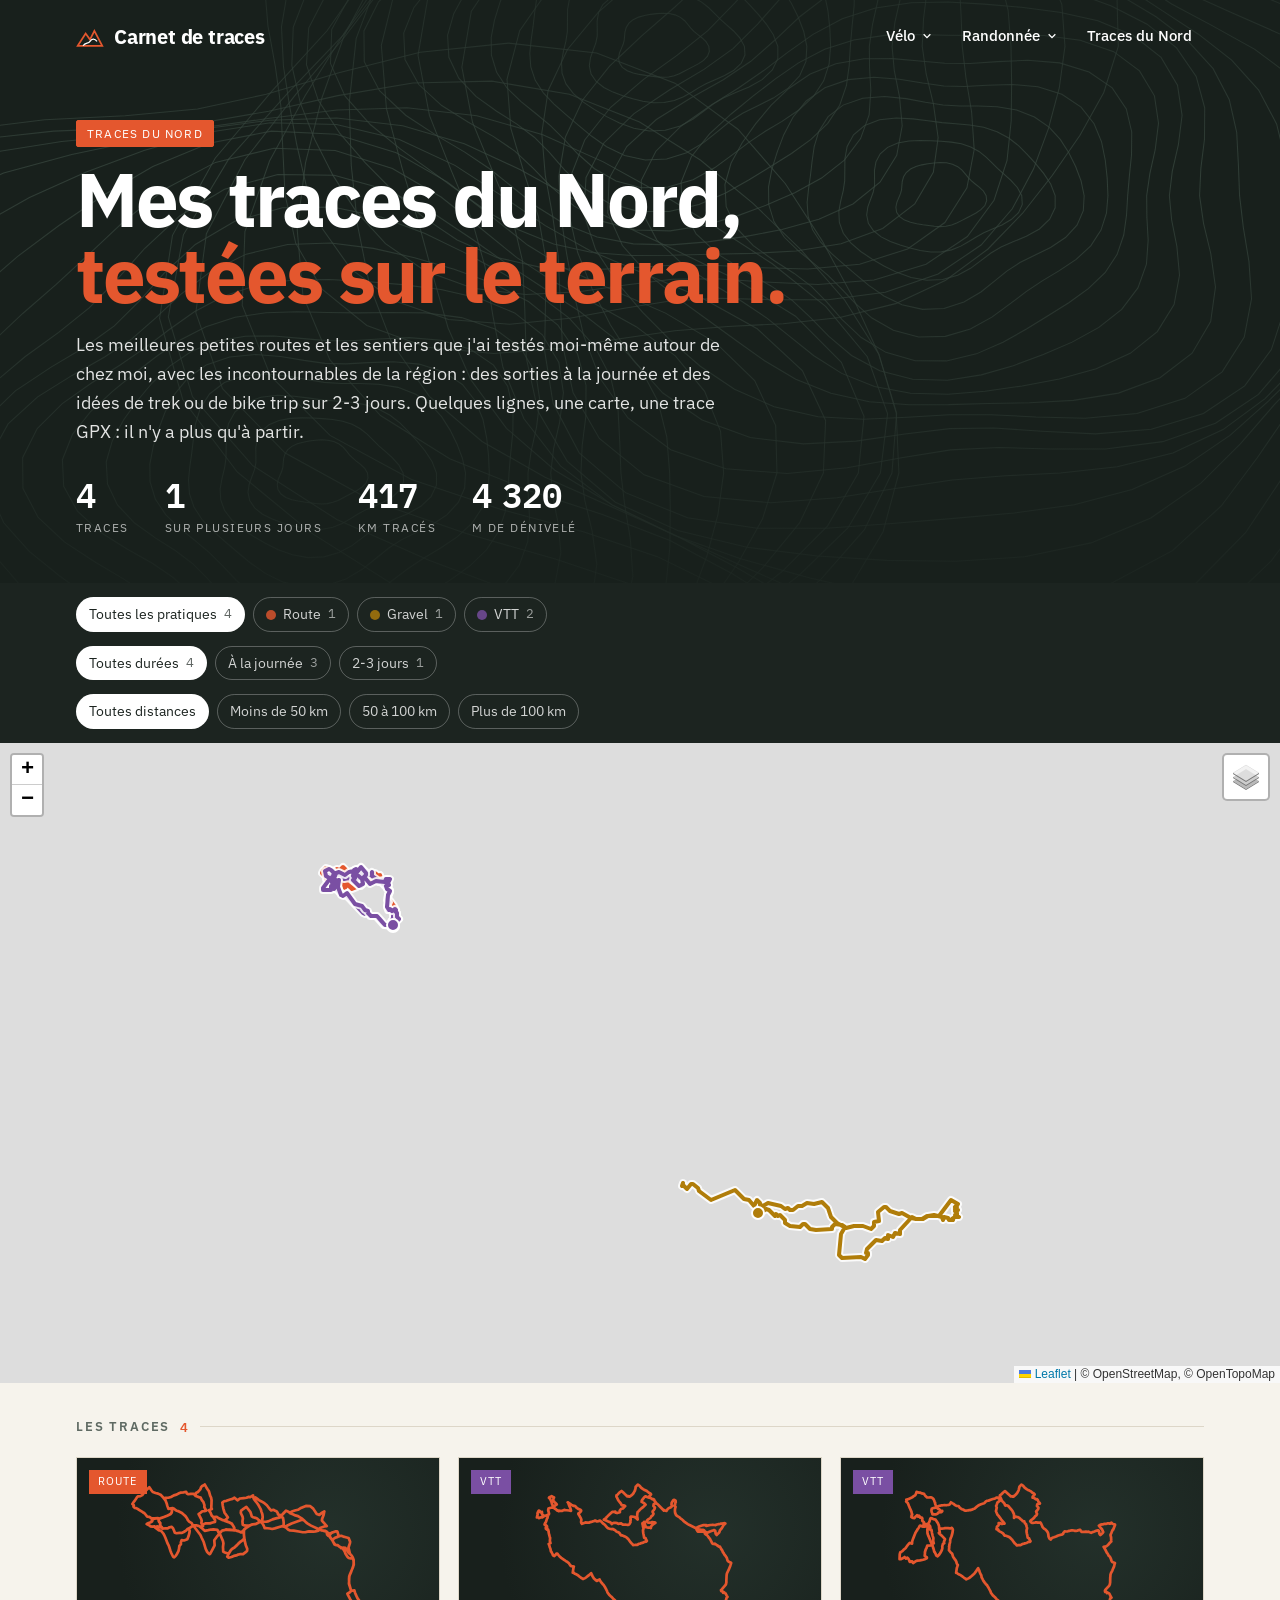
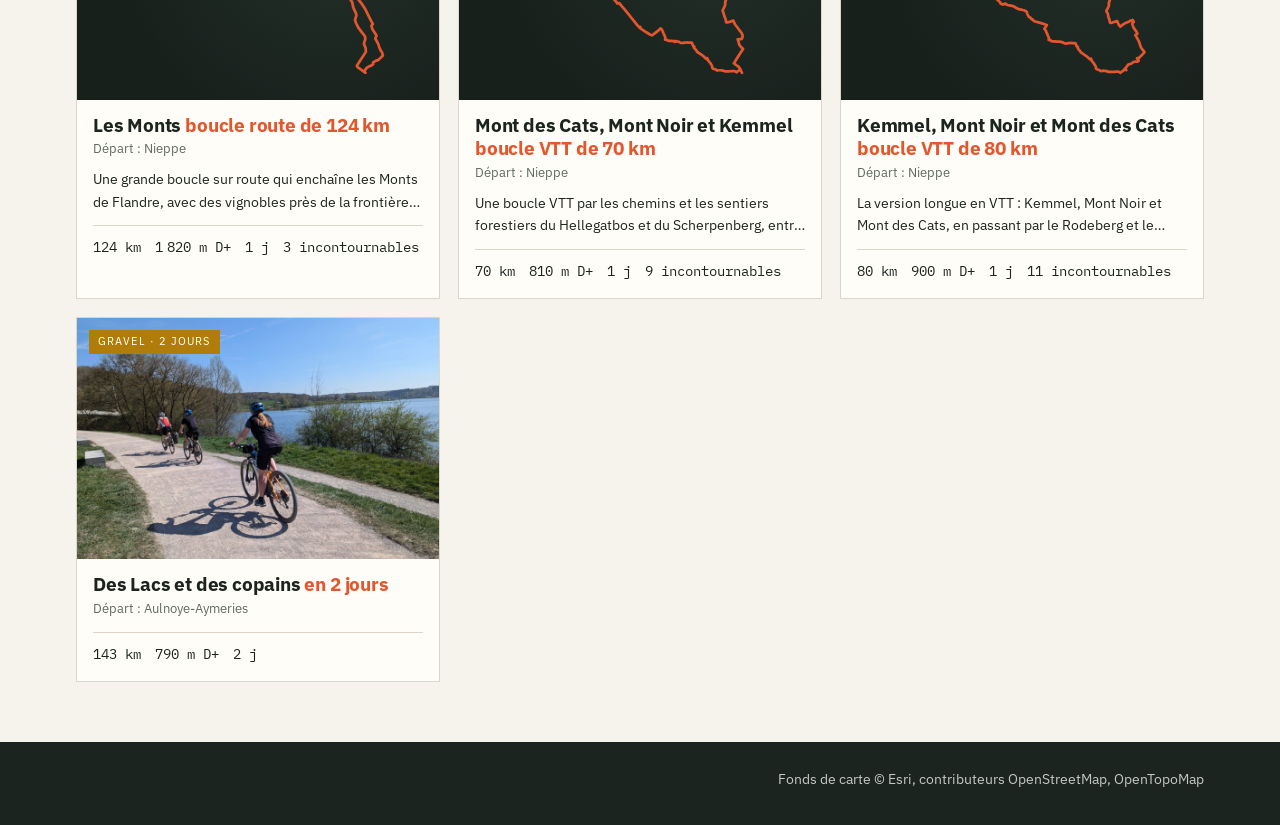
==== nord.html @ e4f8d7f0 "Robot POI v3 et site mis à jour d'après la première expérience (20/10) Robot (outils/pois_auto.py, ." ====
<!doctype html>
<!--
=======================================================================
 FICHIER : nord.html  =  PAGE « TRACES DU NORD »
 Les boucles locales, à la journée, avec des fiches courtes.
 La liste des traces est dans data/liste-nord.js ; chaque trace a sa
 fiche data/<nom>.js (format "locale") et sa page parcours.html?p=<nom>.
 Le contenu (compteurs, carte, filtres, fiches) est ajouté par assets/nord.js.
 Textes modifiables ici : titre de l'onglet, grand titre, phrase d'accroche.
=======================================================================
-->
<html lang="fr">
<head>
<meta charset="utf-8">
<meta name="viewport" content="width=device-width, initial-scale=1">
<title>Traces du Nord - Carnet de traces</title>
<meta name="description" content="Sorties à vélo et à pied dans le Nord, à la journée ou sur 2-3 jours : petites routes et sentiers testés sur le terrain, incontournables de la région et traces GPX à télécharger.">
<link rel="preconnect" href="https://fonts.googleapis.com">
<link href="https://fonts.googleapis.com/css2?family=IBM+Plex+Mono:wght@400;600&family=IBM+Plex+Sans:wght@400;500;600;700&display=swap" rel="stylesheet">
<link rel="stylesheet" href="assets/leaflet/leaflet.css">
<!-- VERSION DES FICHIERS : même numéro que dans index.html et parcours.html -->
<link rel="stylesheet" href="assets/style.css?v=20261020d">
</head>
<body class="accueil nord">

<!-- ===== BANDEAU ===== -->
<section class="hero hero-accueil hero-nord">
  <div class="fond" id="fond"></div>
  <div class="contenu">
    <div class="etiquettes-lieu"><span class="cat" id="etiquette-section">Traces du Nord</span></div>
    <!-- Grand titre : la partie entre <em> et </em> s'affiche en orange -->
    <h1>Mes traces du Nord, <em>testées sur le terrain.</em></h1>
    <!-- Phrase d'accroche -->
    <p class="chapeau">Les meilleures petites routes et les sentiers que j'ai testés moi-même autour de chez moi, avec les incontournables de la région : des sorties à la journée et des idées de trek ou de bike trip sur 2-3 jours. Quelques lignes, une carte, une trace GPX : il n'y a plus qu'à partir.</p>
    <div class="compteurs" id="compteurs"></div>
  </div>
</section>

<!-- ===== CARTE DE TOUTES LES TRACES + FILTRES ===== -->
<section class="bloc-carte-accueil">
  <div class="contenu filtres-accueil" id="filtres-pratique"></div>   <!-- Toutes / Route / Gravel / VTT / À pied -->
  <div class="contenu filtres-accueil filtres-distance" id="filtres-duree"></div>      <!-- À la journée / 2-3 jours -->
  <div class="contenu filtres-accueil filtres-distance" id="filtres-distance"></div>   <!-- distances -->
  <div id="carte-globale"></div>
</section>

<!-- ===== FICHES COURTES ===== -->
<main class="contenu">
  <div class="sous-rubrique"><h3>Les traces <span class="mono" id="nb-visibles"></span></h3></div>
  <div class="grille grille-courte" id="fiches"></div>
</main>

<script src="assets/leaflet/leaflet.js"></script>
<script src="assets/entete.js?v=20261020d"></script>
<script src="assets/nord.js?v=20261020d"></script>
</body>
</html>
---- assets/leaflet/leaflet.css ----
/* required styles */

.leaflet-pane,
.leaflet-tile,
.leaflet-marker-icon,
.leaflet-marker-shadow,
.leaflet-tile-container,
.leaflet-pane > svg,
.leaflet-pane > canvas,
.leaflet-zoom-box,
.leaflet-image-layer,
.leaflet-layer {
	position: absolute;
	left: 0;
	top: 0;
	}
.leaflet-container {
	overflow: hidden;
	}
.leaflet-tile,
.leaflet-marker-icon,
.leaflet-marker-shadow {
	-webkit-user-select: none;
	   -moz-user-select: none;
	        user-select: none;
	  -webkit-user-drag: none;
	}
/* Prevents IE11 from highlighting tiles in blue */
.leaflet-tile::selection {
	background: transparent;
}
/* Safari renders non-retina tile on retina better with this, but Chrome is worse */
.leaflet-safari .leaflet-tile {
	image-rendering: -webkit-optimize-contrast;
	}
/* hack that prevents hw layers "stretching" when loading new tiles */
.leaflet-safari .leaflet-tile-container {
	width: 1600px;
	height: 1600px;
	-webkit-transform-origin: 0 0;
	}
.leaflet-marker-icon,
.leaflet-marker-shadow {
	display: block;
	}
/* .leaflet-container svg: reset svg max-width decleration shipped in Joomla! (joomla.org) 3.x */
/* .leaflet-container img: map is broken in FF if you have max-width: 100% on tiles */
.leaflet-container .leaflet-overlay-pane svg {
	max-width: none !important;
	max-height: none !important;
	}
.leaflet-container .leaflet-marker-pane img,
.leaflet-container .leaflet-shadow-pane img,
.leaflet-container .leaflet-tile-pane img,
.leaflet-container img.leaflet-image-layer,
.leaflet-container .leaflet-tile {
	max-width: none !important;
	max-height: none !important;
	width: auto;
	padding: 0;
	}

.leaflet-container img.leaflet-tile {
	/* See: https://bugs.chromium.org/p/chromium/issues/detail?id=600120 */
	mix-blend-mode: plus-lighter;
}

.leaflet-container.leaflet-touch-zoom {
	-ms-touch-action: pan-x pan-y;
	touch-action: pan-x pan-y;
	}
.leaflet-container.leaflet-touch-drag {
	-ms-touch-action: pinch-zoom;
	/* Fallback for FF which doesn't support pinch-zoom */
	touch-action: none;
	touch-action: pinch-zoom;
}
.leaflet-container.leaflet-touch-drag.leaflet-touch-zoom {
	-ms-touch-action: none;
	touch-action: none;
}
.leaflet-container {
	-webkit-tap-highlight-color: transparent;
}
.leaflet-container a {
	-webkit-tap-highlight-color: rgba(51, 181, 229, 0.4);
}
.leaflet-tile {
	filter: inherit;
	visibility: hidden;
	}
.leaflet-tile-loaded {
	visibility: inherit;
	}
.leaflet-zoom-box {
	width: 0;
	height: 0;
	-moz-box-sizing: border-box;
	     box-sizing: border-box;
	z-index: 800;
	}
/* workaround for https://bugzilla.mozilla.org/show_bug.cgi?id=888319 */
.leaflet-overlay-pane svg {
	-moz-user-select: none;
	}

.leaflet-pane         { z-index: 400; }

.leaflet-tile-pane    { z-index: 200; }
.leaflet-overlay-pane { z-index: 400; }
.leaflet-shadow-pane  { z-index: 500; }
.leaflet-marker-pane  { z-index: 600; }
.leaflet-tooltip-pane   { z-index: 650; }
.leaflet-popup-pane   { z-index: 700; }

.leaflet-map-pane canvas { z-index: 100; }
.leaflet-map-pane svg    { z-index: 200; }

.leaflet-vml-shape {
	width: 1px;
	height: 1px;
	}
.lvml {
	behavior: url(#default#VML);
	display: inline-block;
	position: absolute;
	}


/* control positioning */

.leaflet-control {
	position: relative;
	z-index: 800;
	pointer-events: visiblePainted; /* IE 9-10 doesn't have auto */
	pointer-events: auto;
	}
.leaflet-top,
.leaflet-bottom {
	position: absolute;
	z-index: 1000;
	pointer-events: none;
	}
.leaflet-top {
	top: 0;
	}
.leaflet-right {
	right: 0;
	}
.leaflet-bottom {
	bottom: 0;
	}
.leaflet-left {
	left: 0;
	}
.leaflet-control {
	float: left;
	clear: both;
	}
.leaflet-right .leaflet-control {
	float: right;
	}
.leaflet-top .leaflet-control {
	margin-top: 10px;
	}
.leaflet-bottom .leaflet-control {
	margin-bottom: 10px;
	}
.leaflet-left .leaflet-control {
	margin-left: 10px;
	}
.leaflet-right .leaflet-control {
	margin-right: 10px;
	}


/* zoom and fade animations */

.leaflet-fade-anim .leaflet-popup {
	opacity: 0;
	-webkit-transition: opacity 0.2s linear;
	   -moz-transition: opacity 0.2s linear;
	        transition: opacity 0.2s linear;
	}
.leaflet-fade-anim .leaflet-map-pane .leaflet-popup {
	opacity: 1;
	}
.leaflet-zoom-animated {
	-webkit-transform-origin: 0 0;
	    -ms-transform-origin: 0 0;
	        transform-origin: 0 0;
	}
svg.leaflet-zoom-animated {
	will-change: transform;
}

.leaflet-zoom-anim .leaflet-zoom-animated {
	-webkit-transition: -webkit-transform 0.25s cubic-bezier(0,0,0.25,1);
	   -moz-transition:    -moz-transform 0.25s cubic-bezier(0,0,0.25,1);
	        transition:         transform 0.25s cubic-bezier(0,0,0.25,1);
	}
.leaflet-zoom-anim .leaflet-tile,
.leaflet-pan-anim .leaflet-tile {
	-webkit-transition: none;
	   -moz-transition: none;
	        transition: none;
	}

.leaflet-zoom-anim .leaflet-zoom-hide {
	visibility: hidden;
	}


/* cursors */

.leaflet-interactive {
	cursor: pointer;
	}
.leaflet-grab {
	cursor: -webkit-grab;
	cursor:    -moz-grab;
	cursor:         grab;
	}
.leaflet-crosshair,
.leaflet-crosshair .leaflet-interactive {
	cursor: crosshair;
	}
.leaflet-popup-pane,
.leaflet-control {
	cursor: auto;
	}
.leaflet-dragging .leaflet-grab,
.leaflet-dragging .leaflet-grab .leaflet-interactive,
.leaflet-dragging .leaflet-marker-draggable {
	cursor: move;
	cursor: -webkit-grabbing;
	cursor:    -moz-grabbing;
	cursor:         grabbing;
	}

/* marker & overlays interactivity */
.leaflet-marker-icon,
.leaflet-marker-shadow,
.leaflet-image-layer,
.leaflet-pane > svg path,
.leaflet-tile-container {
	pointer-events: none;
	}

.leaflet-marker-icon.leaflet-interactive,
.leaflet-image-layer.leaflet-interactive,
.leaflet-pane > svg path.leaflet-interactive,
svg.leaflet-image-layer.leaflet-interactive path {
	pointer-events: visiblePainted; /* IE 9-10 doesn't have auto */
	pointer-events: auto;
	}

/* visual tweaks */

.leaflet-container {
	background: #ddd;
	outline-offset: 1px;
	}
.leaflet-container a {
	color: #0078A8;
	}
.leaflet-zoom-box {
	border: 2px dotted #38f;
	background: rgba(255,255,255,0.5);
	}


/* general typography */
.leaflet-container {
	font-family: "Helvetica Neue", Arial, Helvetica, sans-serif;
	font-size: 12px;
	font-size: 0.75rem;
	line-height: 1.5;
	}


/* general toolbar styles */

.leaflet-bar {
	box-shadow: 0 1px 5px rgba(0,0,0,0.65);
	border-radius: 4px;
	}
.leaflet-bar a {
	background-color: #fff;
	border-bottom: 1px solid #ccc;
	width: 26px;
	height: 26px;
	line-height: 26px;
	display: block;
	text-align: center;
	text-decoration: none;
	color: black;
	}
.leaflet-bar a,
.leaflet-control-layers-toggle {
	background-position: 50% 50%;
	background-repeat: no-repeat;
	display: block;
	}
.leaflet-bar a:hover,
.leaflet-bar a:focus {
	background-color: #f4f4f4;
	}
.leaflet-bar a:first-child {
	border-top-left-radius: 4px;
	border-top-right-radius: 4px;
	}
.leaflet-bar a:last-child {
	border-bottom-left-radius: 4px;
	border-bottom-right-radius: 4px;
	border-bottom: none;
	}
.leaflet-bar a.leaflet-disabled {
	cursor: default;
	background-color: #f4f4f4;
	color: #bbb;
	}

.leaflet-touch .leaflet-bar a {
	width: 30px;
	height: 30px;
	line-height: 30px;
	}
.leaflet-touch .leaflet-bar a:first-child {
	border-top-left-radius: 2px;
	border-top-right-radius: 2px;
	}
.leaflet-touch .leaflet-bar a:last-child {
	border-bottom-left-radius: 2px;
	border-bottom-right-radius: 2px;
	}

/* zoom control */

.leaflet-control-zoom-in,
.leaflet-control-zoom-out {
	font: bold 18px 'Lucida Console', Monaco, monospace;
	text-indent: 1px;
	}

.leaflet-touch .leaflet-control-zoom-in, .leaflet-touch .leaflet-control-zoom-out  {
	font-size: 22px;
	}


/* layers control */

.leaflet-control-layers {
	box-shadow: 0 1px 5px rgba(0,0,0,0.4);
	background: #fff;
	border-radius: 5px;
	}
.leaflet-control-layers-toggle {
	background-image: url(images/layers.png);
	width: 36px;
	height: 36px;
	}
.leaflet-retina .leaflet-control-layers-toggle {
	background-image: url(images/layers-2x.png);
	background-size: 26px 26px;
	}
.leaflet-touch .leaflet-control-layers-toggle {
	width: 44px;
	height: 44px;
	}
.leaflet-control-layers .leaflet-control-layers-list,
.leaflet-control-layers-expanded .leaflet-control-layers-toggle {
	display: none;
	}
.leaflet-control-layers-expanded .leaflet-control-layers-list {
	display: block;
	position: relative;
	}
.leaflet-control-layers-expanded {
	padding: 6px 10px 6px 6px;
	color: #333;
	background: #fff;
	}
.leaflet-control-layers-scrollbar {
	overflow-y: scroll;
	overflow-x: hidden;
	padding-right: 5px;
	}
.leaflet-control-layers-selector {
	margin-top: 2px;
	position: relative;
	top: 1px;
	}
.leaflet-control-layers label {
	display: block;
	font-size: 13px;
	font-size: 1.08333em;
	}
.leaflet-control-layers-separator {
	height: 0;
	border-top: 1px solid #ddd;
	margin: 5px -10px 5px -6px;
	}

/* Default icon URLs */
.leaflet-default-icon-path { /* used only in path-guessing heuristic, see L.Icon.Default */
	background-image: url(images/marker-icon.png);
	}


/* attribution and scale controls */

.leaflet-container .leaflet-control-attribution {
	background: #fff;
	background: rgba(255, 255, 255, 0.8);
	margin: 0;
	}
.leaflet-control-attribution,
.leaflet-control-scale-line {
	padding: 0 5px;
	color: #333;
	line-height: 1.4;
	}
.leaflet-control-attribution a {
	text-decoration: none;
	}
.leaflet-control-attribution a:hover,
.leaflet-control-attribution a:focus {
	text-decoration: underline;
	}
.leaflet-attribution-flag {
	display: inline !important;
	vertical-align: baseline !important;
	width: 1em;
	height: 0.6669em;
	}
.leaflet-left .leaflet-control-scale {
	margin-left: 5px;
	}
.leaflet-bottom .leaflet-control-scale {
	margin-bottom: 5px;
	}
.leaflet-control-scale-line {
	border: 2px solid #777;
	border-top: none;
	line-height: 1.1;
	padding: 2px 5px 1px;
	white-space: nowrap;
	-moz-box-sizing: border-box;
	     box-sizing: border-box;
	background: rgba(255, 255, 255, 0.8);
	text-shadow: 1px 1px #fff;
	}
.leaflet-control-scale-line:not(:first-child) {
	border-top: 2px solid #777;
	border-bottom: none;
	margin-top: -2px;
	}
.leaflet-control-scale-line:not(:first-child):not(:last-child) {
	border-bottom: 2px solid #777;
	}

.leaflet-touch .leaflet-control-attribution,
.leaflet-touch .leaflet-control-layers,
.leaflet-touch .leaflet-bar {
	box-shadow: none;
	}
.leaflet-touch .leaflet-control-layers,
.leaflet-touch .leaflet-bar {
	border: 2px solid rgba(0,0,0,0.2);
	background-clip: padding-box;
	}


/* popup */

.leaflet-popup {
	position: absolute;
	text-align: center;
	margin-bottom: 20px;
	}
.leaflet-popup-content-wrapper {
	padding: 1px;
	text-align: left;
	border-radius: 12px;
	}
.leaflet-popup-content {
	margin: 13px 24px 13px 20px;
	line-height: 1.3;
	font-size: 13px;
	font-size: 1.08333em;
	min-height: 1px;
	}
.leaflet-popup-content p {
	margin: 17px 0;
	margin: 1.3em 0;
	}
.leaflet-popup-tip-container {
	width: 40px;
	height: 20px;
	position: absolute;
	left: 50%;
	margin-top: -1px;
	margin-left: -20px;
	overflow: hidden;
	pointer-events: none;
	}
.leaflet-popup-tip {
	width: 17px;
	height: 17px;
	padding: 1px;

	margin: -10px auto 0;
	pointer-events: auto;

	-webkit-transform: rotate(45deg);
	   -moz-transform: rotate(45deg);
	    -ms-transform: rotate(45deg);
	        transform: rotate(45deg);
	}
.leaflet-popup-content-wrapper,
.leaflet-popup-tip {
	background: white;
	color: #333;
	box-shadow: 0 3px 14px rgba(0,0,0,0.4);
	}
.leaflet-container a.leaflet-popup-close-button {
	position: absolute;
	top: 0;
	right: 0;
	border: none;
	text-align: center;
	width: 24px;
	height: 24px;
	font: 16px/24px Tahoma, Verdana, sans-serif;
	color: #757575;
	text-decoration: none;
	background: transparent;
	}
.leaflet-container a.leaflet-popup-close-button:hover,
.leaflet-container a.leaflet-popup-close-button:focus {
	color: #585858;
	}
.leaflet-popup-scrolled {
	overflow: auto;
	}

.leaflet-oldie .leaflet-popup-content-wrapper {
	-ms-zoom: 1;
	}
.leaflet-oldie .leaflet-popup-tip {
	width: 24px;
	margin: 0 auto;

	-ms-filter: "progid:DXImageTransform.Microsoft.Matrix(M11=0.70710678, M12=0.70710678, M21=-0.70710678, M22=0.70710678)";
	filter: progid:DXImageTransform.Microsoft.Matrix(M11=0.70710678, M12=0.70710678, M21=-0.70710678, M22=0.70710678);
	}

.leaflet-oldie .leaflet-control-zoom,
.leaflet-oldie .leaflet-control-layers,
.leaflet-oldie .leaflet-popup-content-wrapper,
.leaflet-oldie .leaflet-popup-tip {
	border: 1px solid #999;
	}


/* div icon */

.leaflet-div-icon {
	background: #fff;
	border: 1px solid #666;
	}


/* Tooltip */
/* Base styles for the element that has a tooltip */
.leaflet-tooltip {
	position: absolute;
	padding: 6px;
	background-color: #fff;
	border: 1px solid #fff;
	border-radius: 3px;
	color: #222;
	white-space: nowrap;
	-webkit-user-select: none;
	-moz-user-select: none;
	-ms-user-select: none;
	user-select: none;
	pointer-events: none;
	box-shadow: 0 1px 3px rgba(0,0,0,0.4);
	}
.leaflet-tooltip.leaflet-interactive {
	cursor: pointer;
	pointer-events: auto;
	}
.leaflet-tooltip-top:before,
.leaflet-tooltip-bottom:before,
.leaflet-tooltip-left:before,
.leaflet-tooltip-right:before {
	position: absolute;
	pointer-events: none;
	border: 6px solid transparent;
	background: transparent;
	content: "";
	}

/* Directions */

.leaflet-tooltip-bottom {
	margin-top: 6px;
}
.leaflet-tooltip-top {
	margin-top: -6px;
}
.leaflet-tooltip-bottom:before,
.leaflet-tooltip-top:before {
	left: 50%;
	margin-left: -6px;
	}
.leaflet-tooltip-top:before {
	bottom: 0;
	margin-bottom: -12px;
	border-top-color: #fff;
	}
.leaflet-tooltip-bottom:before {
	top: 0;
	margin-top: -12px;
	margin-left: -6px;
	border-bottom-color: #fff;
	}
.leaflet-tooltip-left {
	margin-left: -6px;
}
.leaflet-tooltip-right {
	margin-left: 6px;
}
.leaflet-tooltip-left:before,
.leaflet-tooltip-right:before {
	top: 50%;
	margin-top: -6px;
	}
.leaflet-tooltip-left:before {
	right: 0;
	margin-right: -12px;
	border-left-color: #fff;
	}
.leaflet-tooltip-right:before {
	left: 0;
	margin-left: -12px;
	border-right-color: #fff;
	}

/* Printing */

@media print {
	/* Prevent printers from removing background-images of controls. */
	.leaflet-control {
		-webkit-print-color-adjust: exact;
		print-color-adjust: exact;
		}
	}
---- assets/style.css ----
/* =====================================================================
   FICHIER : assets/style.css  =  L'APPARENCE de tout le site
   (couleurs, tailles de texte, espacements, mise en page)

   COMMENT LIRE CE FICHIER :
   - Un texte encadré par les signes « slash étoile » et « étoile slash »
     (comme ce bloc) est un commentaire, ignoré par le navigateur.
   - Chaque règle s'écrit :  .nom-de-la-boite { propriété: valeur; }
     ex.  .hero h1 { font-size: 76px; }  = taille du grand titre
   - "px" = pixels. "vh" = % de la hauteur de l'écran (78vh = 78 %).
   - Les couleurs s'écrivent #RRVVBB (ex. #e4572e = orange).
   - @media (max-width: 700px) { ... } = règles qui ne s'appliquent que
     sur les petits écrans (téléphone).

   ASTUCE : pour tester une modification sans risque, ouvre ton site dans
   Chrome, clic droit > Inspecter : tu peux changer les valeurs en direct
   (rien n'est enregistré), puis reporter ici ce qui te plaît.
   ===================================================================== */


/* ---------------------------------------------------------------------
   1. LES COULEURS DU SITE (charte "Carnet topo")
   Change une couleur ici : elle change PARTOUT sur le site.
   var(--balise) dans la suite du fichier = "utilise la couleur balise".
   --------------------------------------------------------------------- */
:root {
  --papier: #f6f3ec;   /* fond des pages (beige papier) */
  --carte:  #fffdf8;   /* fond des encadrés et vignettes */
  --encre:  #1c2420;   /* texte principal, barre de chiffres, pied de page */
  --nuit:   #18201c;   /* fond du bandeau quand il n'y a pas de photo */
  --doux:   #5f6a63;   /* texte secondaire (gris-vert) */
  --ligne:  #ddd6c8;   /* traits de séparation et bordures */
  --balise: #e4572e;   /* ORANGE "balisage" : couleur d'accent du site */
  --foret:  #2e5a45;   /* vert forêt : profil altimétrique, randonnée */
  /* Niveaux de difficulté des montées : facile, moyen, difficile, très difficile */
  --n1: #4c9a5f; --n2: #e0b422; --n3: #ef8a17; --n4: #c0262d;
}


/* ---------------------------------------------------------------------
   2. RÉGLAGES GÉNÉRAUX (police, largeur max du contenu, titres de section)
   --------------------------------------------------------------------- */
* { box-sizing: border-box; }
html { -webkit-text-size-adjust: 100%; scroll-behavior: smooth; }
body { margin: 0; background: var(--papier); color: var(--encre); font: 400 16px/1.6 "IBM Plex Sans", system-ui, sans-serif; }
a { color: var(--encre); text-decoration-color: var(--balise); text-underline-offset: 3px; }
img { max-width: 100%; display: block; }
.mono, .stat b, .km, .chiffre { font-family: "IBM Plex Mono", ui-monospace, monospace; }
/* Largeur maximale du contenu (centré) et marges de 16 px sur les côtés */
.contenu { max-width: 1160px; margin: 0 auto; padding: 0 16px; }
h2.section { font-size: 13px; letter-spacing: .14em; text-transform: uppercase; color: var(--doux); font-weight: 600; margin: 56px 0 16px; display: flex; align-items: center; gap: 10px; }
h2.section::after { content: ""; flex: 1; height: 1px; background: var(--ligne); }



/* ---------------------------------------------------------------------
   3. EN-TÊTE : logo et menus déroulants (posé par-dessus le bandeau)
   --------------------------------------------------------------------- */
.entete { position: absolute; inset: 0 0 auto 0; z-index: 10; }
.entete .contenu { display: flex; justify-content: space-between; align-items: center; gap: 8px 24px; flex-wrap: wrap; padding-top: 18px; padding-bottom: 18px; }
.logo { color: #fff; text-decoration: none; font-weight: 700; font-size: 20px; letter-spacing: -.01em; display: flex; align-items: center; gap: 10px; }
.logo svg { width: 28px; height: 28px; }
.menu { display: flex; gap: 6px; }
.deroulant { position: relative; }
.onglet { background: none; border: 0; color: #fff; font: 500 15px "IBM Plex Sans", system-ui, sans-serif; padding: 8px 12px; cursor: pointer; display: inline-flex; align-items: center; gap: 7px; border-bottom: 2px solid transparent; }
.onglet:hover, .onglet[aria-expanded="true"] { border-bottom-color: var(--balise); }
.onglet svg { transition: transform .15s; }
.onglet[aria-expanded="true"] svg { transform: rotate(180deg); }
.panneau { display: none; position: absolute; right: 0; top: calc(100% + 6px); min-width: 230px; background: var(--carte); border-top: 3px solid var(--balise); box-shadow: 0 10px 30px rgba(0,0,0,.25); padding: 6px 0; z-index: 20; }
.onglet[aria-expanded="true"] + .panneau { display: block; }
.panneau a { display: block; padding: 10px 18px; color: var(--encre); text-decoration: none; font-size: 15px; }
.panneau a:hover { background: #f1ece1; }
.panneau a.tout { border-top: 1px solid var(--ligne); margin-top: 4px; font-size: 13px; color: var(--doux); }
@media (hover: hover) { .deroulant:hover .panneau { display: block; } .deroulant:hover .onglet { border-bottom-color: var(--balise); } }



/* ---------------------------------------------------------------------
   4. BANDEAU D'OUVERTURE ("hero") : grande photo, titre, résumé
   min-height: 78vh = le bandeau occupe 78 % de la hauteur de l'écran.
   .hero::after = le dégradé sombre qui rend le texte lisible sur la photo.
   --------------------------------------------------------------------- */
.hero { position: relative; min-height: 78vh; background: var(--nuit); color: #fff; display: flex; align-items: flex-end; overflow: hidden; }
.hero .fond { position: absolute; inset: 0; }
.hero .fond img { width: 100%; height: 100%; object-fit: cover; }
.hero .fond svg { width: 100%; height: 100%; }
.hero::after { content: ""; position: absolute; inset: 0; background: linear-gradient(180deg, rgba(24,32,28,.55) 0%, rgba(24,32,28,0) 30%, rgba(24,32,28,.85) 100%); }
.hero .contenu { position: relative; z-index: 2; width: 100%; padding-bottom: 44px; padding-top: 120px; }
.etiquettes-lieu { display: flex; gap: 8px; flex-wrap: wrap; margin-bottom: 14px; }
.etiquettes-lieu span { font-size: 12px; letter-spacing: .1em; text-transform: uppercase; border: 1px solid rgba(255,255,255,.5); padding: 3px 10px; border-radius: 2px; }
.etiquettes-lieu span.cat { background: var(--balise); border-color: var(--balise); }
/* Grand titre : entre 38 px (téléphone) et 76 px (grand écran) */
.hero h1 { font-size: clamp(38px, 7vw, 76px); line-height: 1; margin: 0 0 18px; letter-spacing: -.03em; font-weight: 700; max-width: 16ch; }
.hero h1 em { font-style: normal; color: var(--balise); }
.hero .chapeau { max-width: 60ch; font-size: 18px; margin: 0; color: rgba(255,255,255,.88); }



/* ---------------------------------------------------------------------
   5. BARRE DE CHIFFRES (distance, D+, durée...) sous le bandeau
   --------------------------------------------------------------------- */
.stats { background: var(--encre); color: #fff; }
.stats .contenu { display: grid; grid-template-columns: repeat(auto-fit, minmax(140px, 1fr)); }
.stat { padding: 18px 16px; border-left: 1px solid rgba(255,255,255,.12); display: flex; gap: 12px; align-items: center; }
.stat:first-child { border-left: 0; }
.stat svg { width: 26px; height: 26px; flex: none; stroke: var(--balise); fill: none; stroke-width: 1.7; }
.stat span { display: block; font-size: 11px; letter-spacing: .12em; text-transform: uppercase; color: rgba(255,255,255,.6); }
.stat b { font-size: 21px; font-weight: 600; line-height: 1.25; display: block; }
.stat > div { min-width: 0; }
.defile { overflow-x: auto; }



/* ---------------------------------------------------------------------
   6. LE CARNET DU JOUR : une page de carnet par étape
      Papier ligné, marge rouge, écriture manuscrite (police Caveat).
      Les pages sont très légèrement inclinées, une sur deux dans l'autre sens.
   --------------------------------------------------------------------- */
.carnet { display: grid; grid-template-columns: repeat(auto-fit, minmax(280px, 1fr)); gap: 22px; padding: 6px 4px 10px; }
.page-carnet { position: relative; background: #fffdf6; border: 1px solid var(--ligne); box-shadow: 0 2px 6px rgba(28,36,32,.08); padding: 16px 18px 18px 46px; transform: rotate(-.6deg); }
.page-carnet:nth-child(even) { transform: rotate(.5deg); }
.page-carnet::before { content: ""; position: absolute; top: 0; bottom: 0; left: 32px; width: 1px; background: #e8a9a0; } /* marge rouge */
.page-carnet .jour { font-family: "IBM Plex Mono", ui-monospace, monospace; font-size: 11px; letter-spacing: .12em; text-transform: uppercase; color: var(--balise); }
.page-carnet .trajet { font-size: 13px; color: var(--doux); margin: 2px 0 8px; }
.page-carnet p.mots { margin: 0; font-family: "Caveat", "Segoe Print", cursive; font-weight: 500; font-size: 25px; line-height: 32px; color: #2b3a55;
  background-image: repeating-linear-gradient(to bottom, transparent 0 31px, #dfe6ee 31px 32px); white-space: pre-line; }



/* ---------------------------------------------------------------------
   7. CARTE d'un parcours, filtres et marqueurs
   #carte { height: ... } = hauteur de la carte
   --------------------------------------------------------------------- */
.bloc-carte { background: var(--carte); border: 1px solid var(--ligne); }
.filtres { display: flex; flex-wrap: wrap; gap: 8px; padding: 12px; border-bottom: 1px solid var(--ligne); }
.filtres:empty { display: none; }
/* Message « points d'intérêt en cours de recherche » (robot POI) */
.note-poi { margin: 0; padding: 10px 14px; border-bottom: 1px solid var(--ligne); font-size: 14px; color: var(--doux); background: repeating-linear-gradient(135deg, transparent 0 10px, rgba(228,87,46,.05) 10px 20px); }
.filtre { display: inline-flex; align-items: center; gap: 7px; border: 1px solid var(--ligne); background: #fff; padding: 5px 12px 5px 6px; font: inherit; font-size: 14px; cursor: pointer; border-radius: 999px; }
.filtre[aria-pressed="false"] { opacity: .45; }
.filtre .pastille { width: 20px; height: 20px; border-radius: 50%; display: grid; place-items: center; }
.filtre .pastille svg { width: 12px; height: 12px; stroke: #fff; fill: none; stroke-width: 2.2; }
.filtre .mono { color: var(--doux); font-size: 13px; }
#carte { height: min(68vh, 580px); }  /* hauteur de la carte : 68 % de l'écran, 580 px maximum */
.marqueur { width: 24px; height: 24px; border-radius: 50%; border: 2px solid #fff; display: grid; place-items: center; box-shadow: 0 1px 3px rgba(0,0,0,.35); }
.marqueur svg { width: 12px; height: 12px; stroke: #fff; fill: none; stroke-width: 2.4; }
.leaflet-popup-content { font: 14px/1.45 "IBM Plex Sans", sans-serif; margin: 12px 14px; }
.leaflet-popup-content b { display: block; font-size: 15px; }
.leaflet-popup-content .km { color: var(--balise); font-size: 13px; }



/* ---------------------------------------------------------------------
   8. PROFIL ALTIMÉTRIQUE et boutons de téléchargement GPX
   --------------------------------------------------------------------- */
.profil { position: relative; padding: 12px 12px 4px; border-top: 1px solid var(--ligne); }
.profil svg { width: 100%; height: 160px; display: block; }
.profil .aire { fill: rgba(46,90,69,.14); stroke: var(--foret); stroke-width: 1.5; vector-effect: non-scaling-stroke; }
.profil .axe { stroke: #ebe5d8; vector-effect: non-scaling-stroke; }
.profil .curseur { stroke: var(--balise); stroke-width: 1.5; vector-effect: non-scaling-stroke; }
.reperes { position: relative; height: 22px; font-size: 12px; color: var(--doux); }
.reperes span { position: absolute; transform: translateX(-50%); white-space: nowrap; }
.infobulle { position: absolute; top: 12px; right: 18px; font-size: 13px; background: var(--carte); padding: 0 6px; }
.telecharger { display: flex; gap: 10px; flex-wrap: wrap; padding: 14px 12px; border-top: 1px solid var(--ligne); }
.btn { display: inline-flex; align-items: center; gap: 8px; background: var(--encre); color: #fff; text-decoration: none; padding: 10px 16px; font-size: 15px; border: 0; cursor: pointer; font-family: inherit; }
.btn.clair { background: transparent; color: var(--encre); border: 1px solid var(--encre); }
.btn svg { width: 18px; height: 18px; stroke: currentColor; fill: none; stroke-width: 1.8; }



/* ---------------------------------------------------------------------
   9. L'ESSENTIEL : encarts pratiques (points forts, eau, dormir...)
   minmax(300px, 1fr) = chaque encart fait au moins 300 px de large,
   le nombre de colonnes s'adapte à la largeur de l'écran.
   --------------------------------------------------------------------- */
.encarts { display: grid; grid-template-columns: repeat(auto-fit, minmax(300px, 1fr)); gap: 16px; }
.encart { background: var(--carte); border: 1px solid var(--ligne); padding: 20px 22px; }
.encart h3 { margin: 0 0 10px; font-size: 17px; display: flex; align-items: center; gap: 10px; }
.encart h3 svg { width: 22px; height: 22px; stroke: var(--balise); fill: none; stroke-width: 1.7; }
.encart ul { margin: 0; padding-left: 18px; }
.encart li { margin: 4px 0; }
.encart p { margin: 0; }



/* ---------------------------------------------------------------------
   10. FEUILLE DE ROUTE (tableau des points d'intérêt par km)
   --------------------------------------------------------------------- */
.feuille { background: var(--carte); border: 1px solid var(--ligne); max-height: 440px; overflow: auto; }
.feuille table { width: 100%; border-collapse: collapse; font-size: 14px; }
.feuille th { position: sticky; top: 0; background: var(--encre); color: #fff; text-align: left; font-weight: 500; padding: 8px 10px; font-size: 12px; letter-spacing: .08em; text-transform: uppercase; }
.feuille td { padding: 8px 10px; border-top: 1px solid #eee7da; vertical-align: top; }
.feuille tr { cursor: pointer; }
.feuille tbody tr:hover { background: #f3eee3; }
.feuille .km { color: var(--balise); white-space: nowrap; }
.feuille .type { display: inline-flex; align-items: center; gap: 6px; white-space: nowrap; }
.feuille .rond { width: 10px; height: 10px; border-radius: 50%; display: inline-block; }



/* ---------------------------------------------------------------------
   11. TABLEAU DES ÉTAPES
   --------------------------------------------------------------------- */
.etapes { width: 100%; border-collapse: collapse; background: var(--carte); border: 1px solid var(--ligne); font-size: 15px; }
.etapes th, .etapes td { padding: 12px 14px; text-align: left; border-top: 1px solid var(--ligne); }
.etapes td.nw { white-space: nowrap; }
.etapes th { font-size: 12px; text-transform: uppercase; letter-spacing: .1em; color: var(--doux); font-weight: 600; border-top: 0; }



/* ---------------------------------------------------------------------
   12. GALERIE PHOTOS et "loupe" (photo affichée en grand au clic)
   aspect-ratio: 3 / 2 = format des vignettes (largeur / hauteur)
   --------------------------------------------------------------------- */
.galerie { display: grid; grid-template-columns: repeat(auto-fill, minmax(240px, 1fr)); gap: 8px; }
.galerie figure { margin: 0; }
.galerie img, .galerie .vide { aspect-ratio: 3 / 2; width: 100%; object-fit: cover; cursor: zoom-in; }
.galerie .vide { background: repeating-linear-gradient(135deg, #ebe5d8 0 10px, #f1ece1 10px 20px); display: grid; place-items: center; color: var(--doux); font-size: 14px; cursor: default; }
.galerie figcaption { font-size: 13px; color: var(--doux); padding-top: 4px; }
/* Visionneuse : fond sombre plein écran, photo centrée, flèches sur les côtés */
.loupe { position: fixed; inset: 0; background: rgba(15,20,17,.97); display: none; place-items: center; z-index: 3000; padding: 16px 64px; cursor: zoom-out; }
.loupe figure { margin: 0; display: flex; flex-direction: column; align-items: center; max-height: 100%; }
.loupe img { max-width: 100%; max-height: calc(100vh - 80px); object-fit: contain; cursor: pointer; }
.loupe figcaption { color: rgba(255,255,255,.85); font-size: 14px; padding-top: 10px; display: flex; gap: 16px; justify-content: center; text-align: center; }
.loupe figcaption .mono { color: rgba(255,255,255,.55); white-space: nowrap; }
.loupe-fleche, .loupe-fermer { position: absolute; background: rgba(255,255,255,.12); color: #fff; border: 0; cursor: pointer; font-family: inherit; line-height: 1; display: grid; place-items: center; }
.loupe-fleche { top: 50%; transform: translateY(-50%); width: 48px; height: 64px; font-size: 44px; border-radius: 4px; }
.loupe-fleche:hover, .loupe-fermer:hover { background: var(--balise); }
.loupe-fleche.gauche { left: 8px; }
.loupe-fleche.droite { right: 8px; }
.loupe-fermer { top: 12px; right: 12px; width: 44px; height: 44px; font-size: 30px; border-radius: 50%; }
/* Sur téléphone : flèches plus discrètes, posées sur la photo (on peut aussi glisser le doigt) */
@media (max-width: 700px) {
  .loupe { padding: 16px 8px; }
  .loupe-fleche { width: 38px; height: 52px; font-size: 34px; background: rgba(0,0,0,.35); }
}



/* ---------------------------------------------------------------------
   13. CRÉDITS et PIED DE PAGE
   --------------------------------------------------------------------- */
.credits { font-size: 14px; color: var(--doux); border-left: 3px solid var(--balise); padding-left: 14px; margin: 48px 0; max-width: 80ch; }
.pied { background: var(--encre); color: rgba(255,255,255,.75); margin-top: 60px; }
.pied .contenu { display: flex; justify-content: space-between; flex-wrap: wrap; gap: 10px 24px; padding-top: 26px; padding-bottom: 34px; font-size: 14px; }
.pied a { color: #fff; margin-right: 18px; }
@media (max-width: 700px) { .panneau { left: 0; right: auto; } .menu { margin-left: -12px; } }



/* =====================================================================
   14. PAGE D'ACCUEIL UNIQUEMENT
   (compteurs, grande carte, rubriques, vignettes des parcours)
   ===================================================================== */
.hero-accueil { min-height: 72vh; }
.hero-accueil h1 { max-width: 18ch; }
.compteurs { display: flex; gap: 36px; flex-wrap: wrap; margin-top: 30px; }
.compteurs b { display: block; font-size: 34px; font-weight: 600; line-height: 1.1; }
.compteurs span { font-size: 12px; letter-spacing: .12em; text-transform: uppercase; color: rgba(255,255,255,.65); }
.bloc-carte-accueil { background: var(--encre); padding-top: 14px; }
.filtres-accueil { display: flex; gap: 8px; flex-wrap: wrap; padding-bottom: 14px; }
.filtres-accueil .filtre { background: transparent; color: #fff; border-color: rgba(255,255,255,.35); padding-left: 12px; }
.filtres-accueil .filtre[aria-pressed="true"] { background: #fff; color: var(--encre); opacity: 1; }
.filtres-accueil .filtre[aria-pressed="false"] { opacity: .8; }
.filtres-accueil .pastille { width: 10px; height: 10px; }
.filtres-accueil .mono { color: inherit; opacity: .7; }
#carte-globale { height: min(72vh, 640px); }  /* hauteur de la grande carte de l'accueil */
.titre-rubrique { font-size: clamp(30px, 5vw, 44px); letter-spacing: -.02em; margin: 64px 0 6px; display: flex; align-items: center; gap: 14px; }
.titre-rubrique .pastille, .rubrique .pastille { width: 14px; height: 14px; border-radius: 50%; display: inline-block; }
.sous-rubrique { scroll-margin-top: 20px; padding: 10px 0 6px; }
.sous-rubrique h3 { font-size: 13px; letter-spacing: .14em; text-transform: uppercase; color: var(--doux); font-weight: 600; margin: 24px 0 14px; display: flex; align-items: center; gap: 10px; }
.sous-rubrique h3::after { content: ""; flex: 1; height: 1px; background: var(--ligne); }
.sous-rubrique h3 .mono { color: var(--balise); }
/* Grille des vignettes : chaque vignette fait au moins 290 px de large, 18 px d'écart */
.grille { display: grid; grid-template-columns: repeat(auto-fill, minmax(290px, 1fr)); gap: 18px; }
.bientot { margin: 0; padding: 22px; border: 1px dashed var(--ligne); color: var(--doux); font-style: italic; grid-column: 1 / -1; }
.fiche { background: var(--carte); border: 1px solid var(--ligne); text-decoration: none; color: var(--encre); display: flex; flex-direction: column; transition: transform .15s, box-shadow .15s; }
.fiche:hover { transform: translateY(-3px); box-shadow: 0 12px 28px rgba(28,36,32,.12); }
.fiche .visuel { position: relative; aspect-ratio: 3 / 2; overflow: hidden; }
.fiche .visuel img { width: 100%; height: 100%; object-fit: cover; }
.fiche .visuel.sans-photo { background: var(--nuit) radial-gradient(circle at 70% 30%, #23302a 0, #18201c 70%); }
.silhouette { width: 100%; height: 100%; display: block; }
.silhouette path { fill: none; stroke: var(--balise); stroke-width: 3; stroke-linejoin: round; stroke-linecap: round; }
.fiche .etiquette { position: absolute; left: 12px; top: 12px; background: var(--balise); color: #fff; font-size: 11px; letter-spacing: .1em; text-transform: uppercase; padding: 3px 9px; }
.fiche .corps { padding: 14px 16px 16px; }
.fiche h4 { margin: 0 0 2px; font-size: 19px; line-height: 1.25; letter-spacing: -.01em; }
.fiche h4 em { font-style: normal; color: var(--balise); }
.fiche .lieu { margin: 0 0 12px; font-size: 13px; color: var(--doux); }
.fiche .chiffres { display: flex; gap: 14px; font-size: 14px; border-top: 1px solid var(--ligne); padding-top: 10px; }
@keyframes eclair { 0% { background: rgba(228,87,46,.16); } 100% { background: transparent; } }
.eclair { animation: eclair 1.6s ease-out; }



/* ---------------------------------------------------------------------
   15. GALERIE EN MOSAÏQUE sur grand écran (plus de 800 px de large).
   La disposition dépend du nombre de photos (data-n, posé par parcours.js),
   pour que la mosaïque soit toujours pleine, sans case vide :
     1 photo   : seule, au format 3/2
     2 photos  : côte à côte, même format
     3 photos  : la 1re en grand à gauche, 2 petites empilées à droite
     4 photos  : la 1re en grand à gauche, 3 petites empilées à droite
     5 photos  : la 1re en grand (2 x 2), 4 petites autour
     6 et plus : grille régulière de 3 colonnes, toutes au même format
   Sur téléphone, les photos s'affichent les unes sous les autres, au même format.
   --------------------------------------------------------------------- */
@media (min-width: 800px) {
  .galerie[data-n="2"] { grid-template-columns: 1fr 1fr; }
  .galerie[data-n="3"], .galerie[data-n="4"] { grid-template-columns: 2fr 1fr; }
  .galerie[data-n="5"] { grid-template-columns: repeat(4, 1fr); }
  .galerie[data-n="6"] { grid-template-columns: repeat(3, 1fr); }
  .galerie[data-n="3"] figure:first-child { grid-row: span 2; }
  .galerie[data-n="4"] figure:first-child { grid-row: span 3; }
  .galerie[data-n="5"] figure:first-child { grid-column: span 2; grid-row: span 2; }
  /* La grande photo remplit toute la hauteur des petites qui l'accompagnent */
  .galerie[data-n="3"] figure:first-child, .galerie[data-n="4"] figure:first-child, .galerie[data-n="5"] figure:first-child { display: flex; flex-direction: column; }
  .galerie[data-n="3"] figure:first-child img, .galerie[data-n="4"] figure:first-child img, .galerie[data-n="5"] figure:first-child img { flex: 1; aspect-ratio: auto; min-height: 0; height: 100%; }
}


/* ---------------------------------------------------------------------
   16. BANDEAU D'ERREUR (affiché seulement si un fichier de données a un
   problème : faute de frappe, fichier manquant...). La croix le ferme.
   --------------------------------------------------------------------- */
.alerte { position: fixed; left: 16px; right: 16px; bottom: 16px; z-index: 4000; max-width: 760px; margin: 0 auto; background: #fff4f1; color: #7a1d0a; border: 2px solid var(--n4); padding: 14px 44px 14px 18px; font-size: 15px; box-shadow: 0 10px 30px rgba(0,0,0,.25); }
.alerte ul { margin: 6px 0 0; padding-left: 20px; }
.alerte li { margin: 4px 0; }
.alerte button { position: absolute; top: 6px; right: 10px; background: none; border: 0; font-size: 26px; line-height: 1; cursor: pointer; color: inherit; }



/* ---------------------------------------------------------------------
   17. TRACES DU NORD : page nord.html, fiches courtes, encart d'accueil
   --------------------------------------------------------------------- */
.entete a.onglet { text-decoration: none; }                 /* lien direct du menu */
.hero-nord { min-height: 62vh; }
.filtres-distance { padding-top: 0; }
.fiche-courte .resume { margin: -4px 0 12px; font-size: 14px; color: var(--encre); display: -webkit-box; -webkit-line-clamp: 2; -webkit-box-orient: vertical; overflow: hidden; }
body.courte .hero { min-height: 58vh; }                     /* fiche courte : bandeau moins haut */
.retour { margin: 40px 0 0; }
.retour a { color: var(--encre); font-weight: 600; text-decoration: none; border-bottom: 2px solid var(--balise); padding-bottom: 2px; }
.retour a::before { content: "< "; color: var(--balise); }
/* Encart d'accueil qui mène vers la page Traces du Nord */
.appel-nord { display: grid; grid-template-columns: minmax(0, 1fr) auto; gap: 18px 28px; align-items: center; background: var(--encre); color: #fff; padding: 26px 28px; margin-top: 48px; text-decoration: none; border-left: 6px solid var(--balise); }
.appel-nord .cat { font-size: 11px; letter-spacing: .12em; text-transform: uppercase; color: var(--balise); }
.appel-nord h2 { margin: 4px 0 6px; font-size: clamp(24px, 3.4vw, 32px); letter-spacing: -.01em; }
.appel-nord p { margin: 0; color: rgba(255,255,255,.75); max-width: 60ch; }
.appel-nord .aller { font-weight: 600; white-space: nowrap; border-bottom: 2px solid var(--balise); padding-bottom: 2px; }
.appel-nord:hover .aller { color: var(--balise); }
@media (max-width: 640px) { .appel-nord { grid-template-columns: 1fr; } }
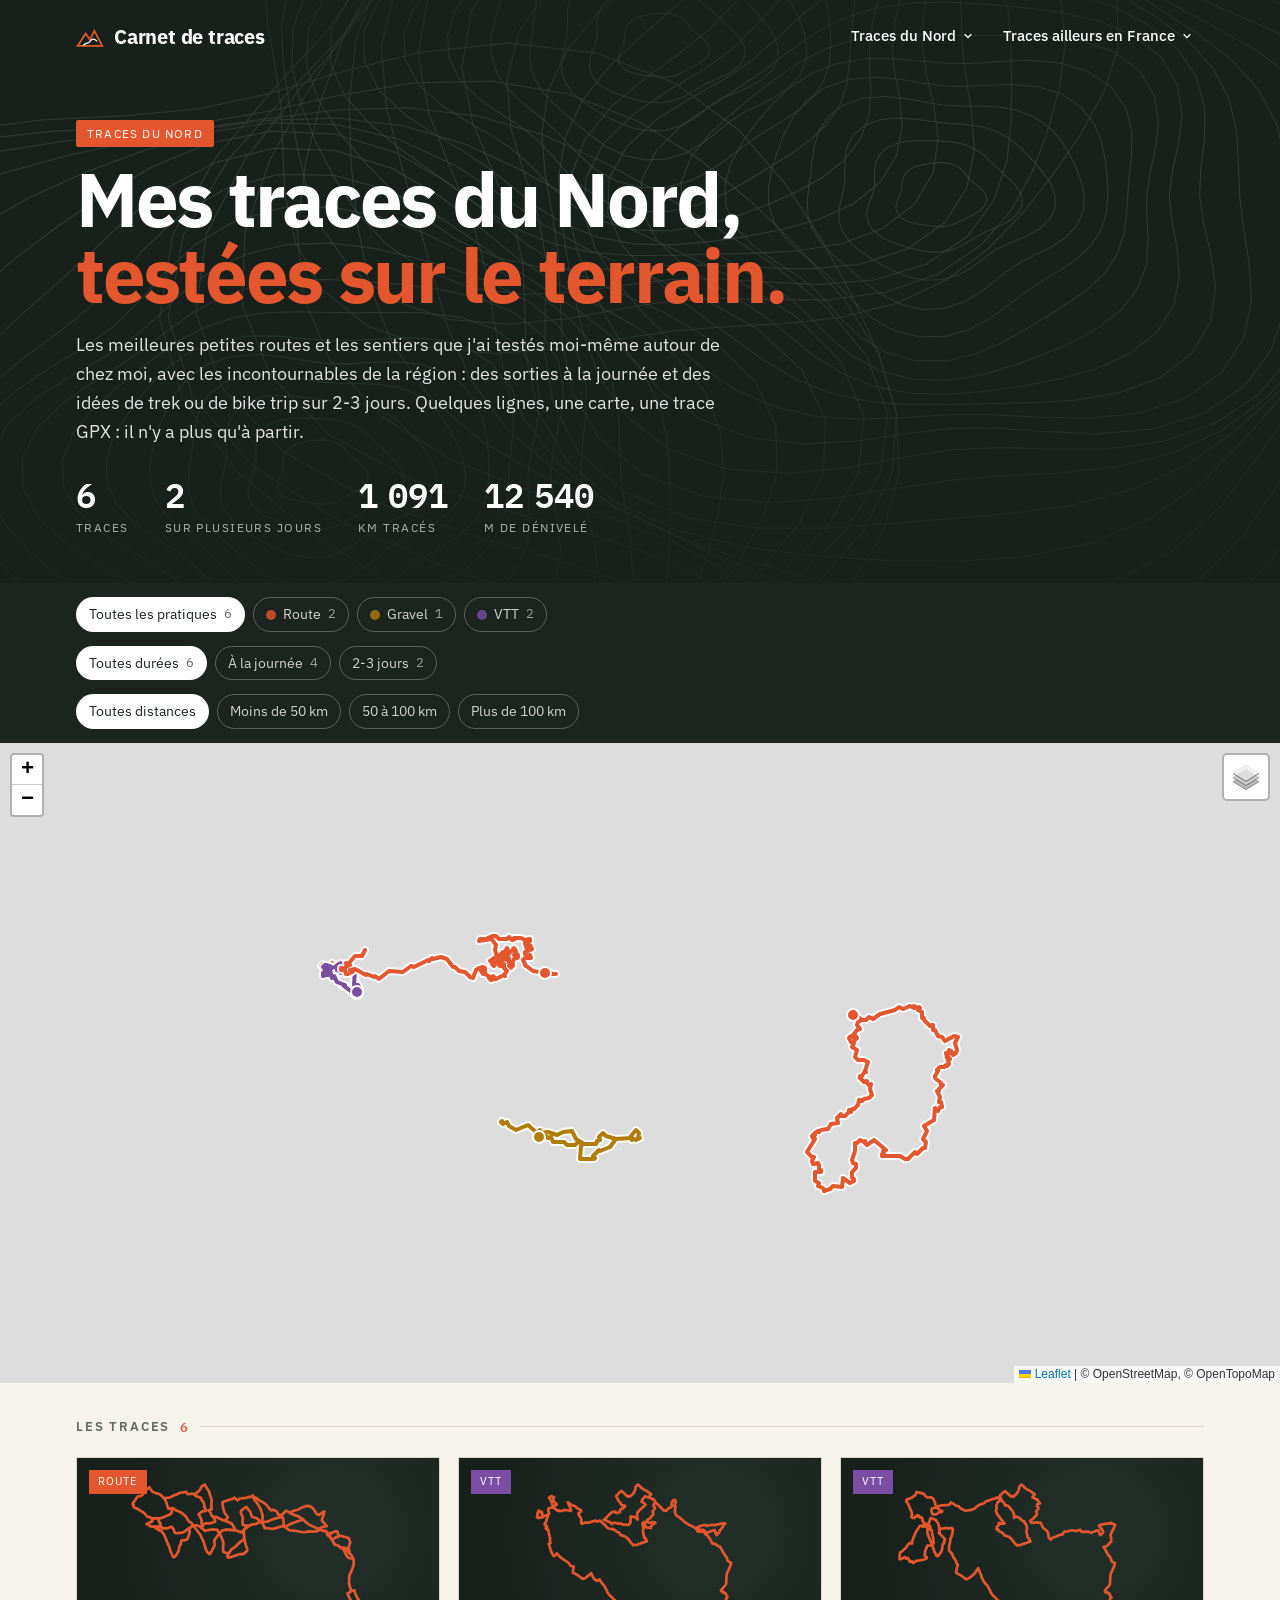
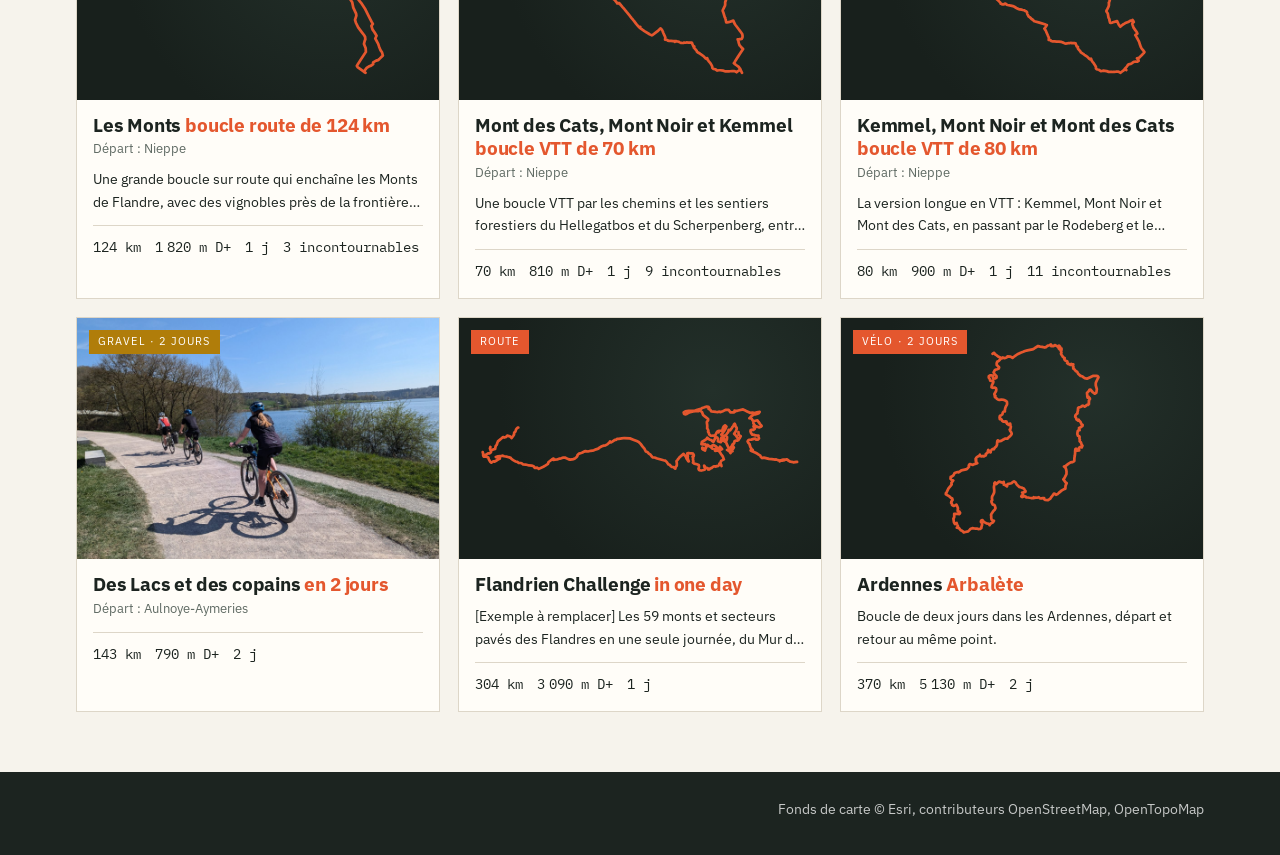
==== commit 061a3b16: "Deux grandes catégories : Traces du Nord et Traces ailleurs en France - menu : une liste déroulante " ====
--- a/nord.html
+++ b/nord.html
@@ -19,7 +19,7 @@
 <link href="https://fonts.googleapis.com/css2?family=IBM+Plex+Mono:wght@400;600&family=IBM+Plex+Sans:wght@400;500;600;700&display=swap" rel="stylesheet">
 <link rel="stylesheet" href="assets/leaflet/leaflet.css">
 <!-- VERSION DES FICHIERS : même numéro que dans index.html et parcours.html -->
-<link rel="stylesheet" href="assets/style.css?v=20261020d">
+<link rel="stylesheet" href="assets/style.css?v=20261021a">
 </head>
 <body class="accueil nord">
 
@@ -51,7 +51,7 @@
 </main>
 
 <script src="assets/leaflet/leaflet.js"></script>
-<script src="assets/entete.js?v=20261020d"></script>
-<script src="assets/nord.js?v=20261020d"></script>
+<script src="assets/entete.js?v=20261021a"></script>
+<script src="assets/nord.js?v=20261021a"></script>
 </body>
 </html>
--- a/assets/style.css
+++ b/assets/style.css
@@ -71,6 +71,9 @@
 .panneau a { display: block; padding: 10px 18px; color: var(--encre); text-decoration: none; font-size: 15px; }
 .panneau a:hover { background: #f1ece1; }
 .panneau a.tout { border-top: 1px solid var(--ligne); margin-top: 4px; font-size: 13px; color: var(--doux); }
+.panneau a.tout.suite { border-top: 0; margin-top: 0; padding-top: 4px; }
+/* Titre de groupe dans le menu déroulant (Vélo, Randonnée) */
+.panneau .groupe { display: block; padding: 12px 18px 2px; font-size: 11px; letter-spacing: .12em; text-transform: uppercase; color: var(--balise); font-weight: 600; }
 @media (hover: hover) { .deroulant:hover .panneau { display: block; } .deroulant:hover .onglet { border-bottom-color: var(--balise); } }
 
 
@@ -245,6 +248,14 @@
 .pied .contenu { display: flex; justify-content: space-between; flex-wrap: wrap; gap: 10px 24px; padding-top: 26px; padding-bottom: 34px; font-size: 14px; }
 .pied a { color: #fff; margin-right: 18px; }
 @media (max-width: 700px) { .panneau { left: 0; right: auto; } .menu { margin-left: -12px; } }
+/* Téléphone : onglets du menu sur une ligne chacun, panneau calé sur la gauche du menu */
+.onglet { white-space: nowrap; }
+@media (max-width: 480px) {
+  .menu { position: relative; flex-wrap: wrap; }
+  .deroulant { position: static; }
+  .panneau { left: 12px; right: auto; max-width: calc(100vw - 32px); }
+  .onglet { font-size: 14px; padding: 8px 9px; }
+}
 
 
 
@@ -265,12 +276,28 @@
 .filtres-accueil .pastille { width: 10px; height: 10px; }
 .filtres-accueil .mono { color: inherit; opacity: .7; }
 #carte-globale { height: min(72vh, 640px); }  /* hauteur de la grande carte de l'accueil */
-.titre-rubrique { font-size: clamp(30px, 5vw, 44px); letter-spacing: -.02em; margin: 64px 0 6px; display: flex; align-items: center; gap: 14px; }
+.titre-rubrique { font-size: clamp(24px, 3.6vw, 32px); letter-spacing: -.02em; margin: 44px 0 4px; display: flex; align-items: center; gap: 12px; scroll-margin-top: 20px; }
+.titre-rubrique .mono { font-size: 15px; color: var(--doux); font-weight: 500; }
+.rubrique { scroll-margin-top: 20px; }
 .titre-rubrique .pastille, .rubrique .pastille { width: 14px; height: 14px; border-radius: 50%; display: inline-block; }
 .sous-rubrique { scroll-margin-top: 20px; padding: 10px 0 6px; }
-.sous-rubrique h3 { font-size: 13px; letter-spacing: .14em; text-transform: uppercase; color: var(--doux); font-weight: 600; margin: 24px 0 14px; display: flex; align-items: center; gap: 10px; }
-.sous-rubrique h3::after { content: ""; flex: 1; height: 1px; background: var(--ligne); }
-.sous-rubrique h3 .mono { color: var(--balise); }
+.sous-rubrique > h3, .sous-rubrique > h4 { font-size: 13px; letter-spacing: .14em; text-transform: uppercase; color: var(--doux); font-weight: 600; margin: 24px 0 14px; display: flex; align-items: center; gap: 10px; }
+.sous-rubrique > h3::after, .sous-rubrique > h4::after { content: ""; flex: 1; height: 1px; background: var(--ligne); }
+.sous-rubrique > h3 .mono, .sous-rubrique > h4 .mono { color: var(--balise); }
+
+/* ---------------------------------------------------------------------
+   GRANDES CATÉGORIES DE L'ACCUEIL (Traces du Nord / ailleurs en France) :
+   un bandeau sombre en tête de chaque catégorie, puis ses rubriques.
+   --------------------------------------------------------------------- */
+.categorie { scroll-margin-top: 20px; padding-bottom: 20px; }
+.categorie + .categorie { border-top: 1px solid var(--ligne); margin-top: 40px; }
+.entete-categorie { display: grid; grid-template-columns: minmax(0, 1fr) auto; gap: 14px 28px; align-items: end; background: var(--encre); color: #fff; padding: 28px 30px; margin-top: 56px; }
+.entete-categorie .cat { font-size: 11px; letter-spacing: .12em; text-transform: uppercase; color: var(--balise); }
+.entete-categorie h2 { margin: 4px 0 6px; font-size: clamp(30px, 5vw, 46px); letter-spacing: -.02em; line-height: 1.05; text-wrap: balance; }
+.entete-categorie p { margin: 0; color: rgba(255,255,255,.75); max-width: 60ch; }
+.entete-categorie .aller { color: #fff; font-weight: 600; white-space: nowrap; text-decoration: none; border-bottom: 2px solid var(--balise); padding-bottom: 2px; }
+.entete-categorie .aller:hover { color: var(--balise); }
+@media (max-width: 640px) { .entete-categorie { grid-template-columns: 1fr; padding: 22px 20px; } }
 /* Grille des vignettes : chaque vignette fait au moins 290 px de large, 18 px d'écart */
 .grille { display: grid; grid-template-columns: repeat(auto-fill, minmax(290px, 1fr)); gap: 18px; }
 .bientot { margin: 0; padding: 22px; border: 1px dashed var(--ligne); color: var(--doux); font-style: italic; grid-column: 1 / -1; }
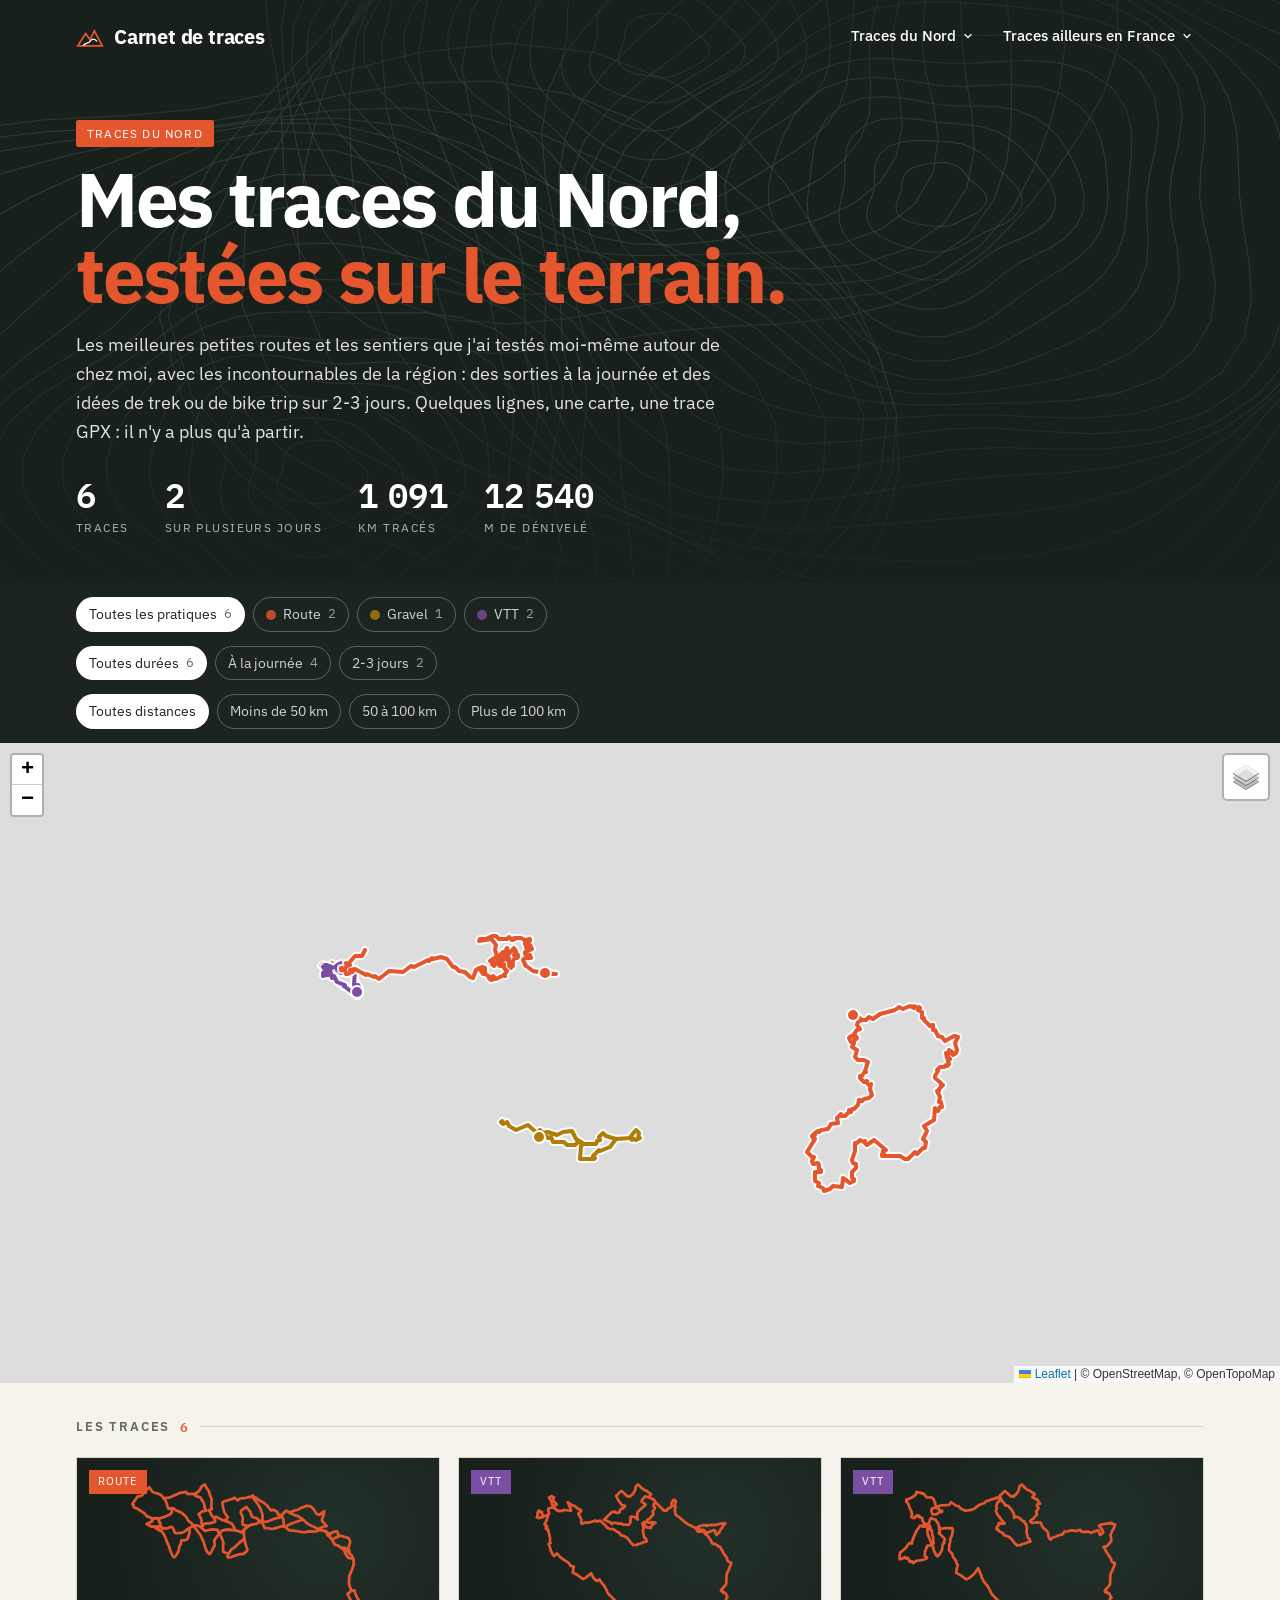
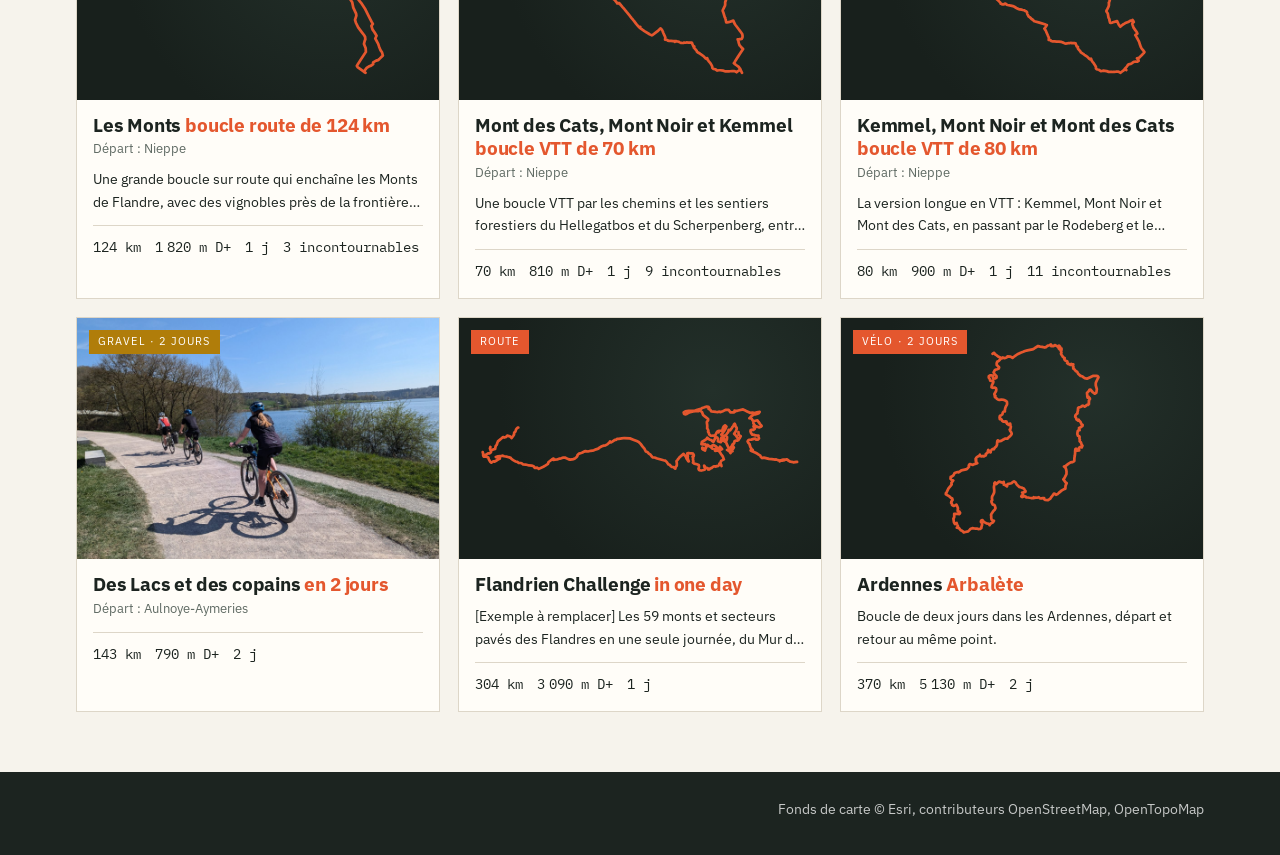
==== commit 5b6ad4ee: "Accueil : grande carte remontée juste sous la trace à la une Co-Authored-By: Claude Opus 5.5 <norepl" ====
--- a/nord.html
+++ b/nord.html
@@ -19,7 +19,7 @@
 <link href="https://fonts.googleapis.com/css2?family=IBM+Plex+Mono:wght@400;600&family=IBM+Plex+Sans:wght@400;500;600;700&display=swap" rel="stylesheet">
 <link rel="stylesheet" href="assets/leaflet/leaflet.css">
 <!-- VERSION DES FICHIERS : même numéro que dans index.html et parcours.html -->
-<link rel="stylesheet" href="assets/style.css?v=20261021a">
+<link rel="stylesheet" href="assets/style.css?v=20261021d">
 </head>
 <body class="accueil nord">
 
@@ -51,7 +51,7 @@
 </main>
 
 <script src="assets/leaflet/leaflet.js"></script>
-<script src="assets/entete.js?v=20261021a"></script>
-<script src="assets/nord.js?v=20261021a"></script>
+<script src="assets/entete.js?v=20261021d"></script>
+<script src="assets/nord.js?v=20261021d"></script>
 </body>
 </html>
--- a/assets/style.css
+++ b/assets/style.css
@@ -274,6 +274,13 @@
 .filtres-accueil .filtre[aria-pressed="true"] { background: #fff; color: var(--encre); opacity: 1; }
 .filtres-accueil .filtre[aria-pressed="false"] { opacity: .8; }
 .filtres-accueil .pastille { width: 10px; height: 10px; }
+/* Boutons de vue de la grande carte (France entière / Le Nord), à droite des filtres */
+.filtres-accueil .vues { margin-left: auto; display: inline-flex; border: 1px solid rgba(255,255,255,.35); border-radius: 999px; overflow: hidden; }
+.filtres-accueil .vue { background: transparent; color: #fff; border: 0; padding: 6px 14px; font: inherit; font-size: 14px; font-weight: 500; cursor: pointer; }
+.filtres-accueil .vue + .vue { border-left: 1px solid rgba(255,255,255,.35); }
+.filtres-accueil .vue[aria-pressed="true"] { background: var(--balise); color: #fff; }
+.filtres-accueil .vue:focus-visible, .filtres-accueil .filtre:focus-visible { outline: 2px solid var(--balise); outline-offset: 2px; }
+@media (max-width: 560px) { .filtres-accueil .vues { margin-left: 0; } }
 .filtres-accueil .mono { color: inherit; opacity: .7; }
 #carte-globale { height: min(72vh, 640px); }  /* hauteur de la grande carte de l'accueil */
 .titre-rubrique { font-size: clamp(24px, 3.6vw, 32px); letter-spacing: -.02em; margin: 44px 0 4px; display: flex; align-items: center; gap: 12px; scroll-margin-top: 20px; }
@@ -375,3 +382,146 @@
 .appel-nord .aller { font-weight: 600; white-space: nowrap; border-bottom: 2px solid var(--balise); padding-bottom: 2px; }
 .appel-nord:hover .aller { color: var(--balise); }
 @media (max-width: 640px) { .appel-nord { grid-template-columns: 1fr; } }
+
+
+
+/* =====================================================================
+   18. STYLE « ÉDITORIAL » DE L'ACCUEIL (esprit Bikepacking.com et 200)
+   Ne s'applique qu'aux pages dont la balise <body> porte la classe
+   "editorial" (pour l'instant : index.html). Fond blanc, filets noirs,
+   titres à empattements (Newsreader), étiquettes en capitales étroites
+   (Barlow Condensed), chiffres en IBM Plex Mono, orange balise en accent.
+   ===================================================================== */
+.editorial {
+  --e-encre: #141414;   /* texte et filets noirs */
+  --e-gris:  #6b6b6b;   /* texte secondaire */
+  --e-gris2: #3b3b3b;   /* chapô */
+  --e-filet: #e5e5e5;   /* traits fins */
+  --e-accent: #c4401b;  /* orange balise, un peu plus sombre pour être lisible sur blanc */
+  background: #fff; color: var(--e-encre);
+}
+.editorial a { color: var(--e-encre); text-decoration-color: var(--e-accent); }
+.editorial .serif, .editorial h1, .editorial .porte h2, .editorial .recente h3 { font-family: "Newsreader", Georgia, serif; }
+.editorial .surtitre, .editorial .titre-bloc, .editorial .barre-chiffres span {
+  font-family: "Barlow Condensed", "IBM Plex Sans", sans-serif; text-transform: uppercase; letter-spacing: .13em;
+}
+
+/* --- En-tête : menus à gauche, nom du site au centre, compteur à droite --- */
+.editorial .entete { position: static; background: #fff; border-bottom: 1px solid var(--e-encre); }
+.editorial .entete .contenu { display: grid; grid-template-columns: 1fr auto 1fr; padding-top: 14px; padding-bottom: 14px; flex-wrap: nowrap; }
+.editorial .logo { grid-column: 2; grid-row: 1; color: var(--e-encre); font-family: "Newsreader", Georgia, serif; font-weight: 600; font-size: 30px; }
+.editorial .logo svg path + path { stroke: var(--e-encre); }
+.editorial .menu { grid-column: 1; grid-row: 1; margin-left: -12px; }
+.editorial .onglet { color: var(--e-encre); font: 600 16px "Barlow Condensed", "IBM Plex Sans", sans-serif; text-transform: uppercase; letter-spacing: .08em; }
+.editorial .panneau { left: 0; right: auto; }
+.editorial .compteur-entete { grid-column: 3; grid-row: 1; justify-self: end; font-size: 12px; color: var(--e-gris); }
+
+/* --- À la une --- */
+.une .photo-une { display: block; height: min(62vh, 600px); overflow: hidden; }
+.une .photo-une img { width: 100%; height: 100%; object-fit: cover; }
+.titre-une { display: grid; grid-template-columns: minmax(0, 1fr) auto; gap: 24px 56px; align-items: end; padding-top: 34px; }
+.surtitre { display: block; font-weight: 700; font-size: 15px; color: var(--e-accent); }
+.titre-une h1 { margin: 12px 0 14px; font-weight: 500; font-size: clamp(40px, 6.4vw, 76px); line-height: 1; letter-spacing: -.02em; text-wrap: balance; }
+.titre-une h1 a { text-decoration: none; }
+.titre-une h1 em { color: var(--e-accent); }
+.chapo { margin: 0; font-family: "Newsreader", Georgia, serif; font-size: clamp(19px, 2vw, 22px); line-height: 1.45; color: var(--e-gris2); max-width: 60ch; }
+.editorial .bouton-noir { background: var(--e-encre); color: #fff; text-decoration: none; padding: 14px 22px; font-weight: 600; font-size: 15px; white-space: nowrap; }
+.editorial .bouton-noir:hover { background: var(--e-accent); color: #fff; }
+.barre-chiffres { margin-top: 30px; display: grid; grid-template-columns: repeat(auto-fit, minmax(150px, 1fr)); border-top: 1px solid var(--e-encre); border-bottom: 1px solid var(--e-encre); }
+.barre-chiffres > div { padding: 16px 0 16px 20px; border-left: 1px solid var(--e-filet); min-width: 0; }
+.barre-chiffres > div:first-child { padding-left: 0; border-left: 0; }
+.barre-chiffres span { display: block; font-size: 13px; color: var(--e-gris); }
+.barre-chiffres b { display: block; font-size: 24px; font-weight: 600; overflow-wrap: anywhere; }
+
+/* --- Les deux catégories --- */
+.portes { display: grid; grid-template-columns: repeat(2, minmax(0, 1fr)); gap: 28px; padding-top: 64px; }
+.porte { text-decoration: none; display: flex; flex-direction: column; gap: 14px; }
+.photo-porte { aspect-ratio: 2 / 1; overflow: hidden; background: #efe9dd; }
+.photo-porte img { width: 100%; height: 100%; object-fit: cover; transition: transform .4s; }
+.porte:hover .photo-porte img, .recente:hover .photo-recente img { transform: scale(1.03); }
+.nom-porte { display: flex; align-items: baseline; justify-content: space-between; gap: 8px 16px; flex-wrap: wrap; border-bottom: 1px solid var(--e-encre); padding-bottom: 12px; }
+.porte h2 { margin: 0; font-weight: 500; font-size: clamp(32px, 4vw, 42px); letter-spacing: -.015em; line-height: 1.05; }
+.porte:hover h2 { color: var(--e-accent); }
+.nom-porte .mono { font-size: 13px; color: var(--e-gris); }
+.porte p { margin: 0; color: var(--e-gris2); max-width: 60ch; }
+
+/* --- Citation du carnet --- */
+.citation:empty { display: none; }
+.citation { margin-top: 72px; display: grid; grid-template-columns: 110px minmax(0, 1fr); gap: 20px; }
+.citation > .guillemet, .citation blockquote { border-top: 1px solid var(--e-encre); border-bottom: 1px solid var(--e-encre); padding: 44px 0; }
+.guillemet { font-family: "Newsreader", Georgia, serif; font-size: 130px; line-height: .7; color: var(--e-accent); }
+.citation blockquote { margin: 0; }
+.citation blockquote p { margin: 0 0 14px; font-family: "Newsreader", Georgia, serif; font-style: italic; font-size: clamp(26px, 3.4vw, 38px); line-height: 1.25; letter-spacing: -.01em; max-width: 34ch; }
+.citation .source { font-family: "Barlow Condensed", sans-serif; font-size: 14px; letter-spacing: .14em; text-transform: uppercase; color: var(--e-gris); text-decoration: none; }
+.citation .source:hover { color: var(--e-accent); }
+
+/* --- Dernières traces --- */
+.dernieres { padding-top: 56px; }
+.tete-bloc { display: flex; align-items: baseline; justify-content: space-between; gap: 16px; margin-bottom: 22px; }
+.titre-bloc { margin: 0; font-weight: 700; font-size: 20px; }
+.tete-bloc a { font-size: 14px; font-weight: 600; }
+.grille-dernieres { display: grid; grid-template-columns: repeat(auto-fill, minmax(260px, 1fr)); gap: 28px; }
+.recente { text-decoration: none; display: flex; flex-direction: column; gap: 10px; }
+.photo-recente { aspect-ratio: 3 / 2; overflow: hidden; }
+.photo-recente img { width: 100%; height: 100%; object-fit: cover; transition: transform .4s; }
+.recente .surtitre { font-size: 13px; font-weight: 600; }
+.recente h3 { margin: 0; font-weight: 500; font-size: 26px; line-height: 1.15; }
+.recente h3 em { font-style: normal; }
+.recente:hover h3 { color: var(--e-accent); }
+.chiffres-recente { font-size: 13px; color: var(--e-gris); }
+
+/* --- Grande carte : sur fond blanc, encadrée d'un filet noir --- */
+.editorial .bloc-carte-accueil { background: #fff; padding-top: 56px; scroll-margin-top: 10px; }
+.editorial .bloc-carte-accueil .titre-bloc { margin-bottom: 14px; }
+.editorial #carte-globale { border: 1px solid var(--e-encre); }
+.editorial .filtres-accueil .filtre { color: var(--e-encre); border-color: var(--e-encre); border-radius: 0; }
+.editorial .filtres-accueil .filtre[aria-pressed="true"] { background: var(--e-encre); color: #fff; }
+.editorial .filtres-accueil .filtre[aria-pressed="false"] { opacity: .6; }
+.editorial .filtres-accueil .vues { border-color: var(--e-encre); border-radius: 0; }
+.editorial .filtres-accueil .vue { color: var(--e-encre); }
+.editorial .filtres-accueil .vue + .vue { border-left-color: var(--e-encre); }
+.editorial .filtres-accueil .vue[aria-pressed="true"] { background: var(--e-accent); color: #fff; }
+
+/* --- Rubriques : en-têtes de catégorie et vignettes en version magazine --- */
+.editorial .categorie + .categorie { border-top: 0; }
+.editorial .entete-categorie { background: #fff; color: var(--e-encre); padding: 0 0 14px; border-bottom: 3px solid var(--e-encre); margin-top: 80px; }
+.editorial .entete-categorie .cat { font-family: "Barlow Condensed", sans-serif; font-weight: 700; font-size: 14px; letter-spacing: .14em; color: var(--e-accent); }
+.editorial .entete-categorie h2 { font-family: "Newsreader", Georgia, serif; font-weight: 500; }
+.editorial .entete-categorie p { color: var(--e-gris2); }
+.editorial .entete-categorie .aller { color: var(--e-encre); border-bottom-color: var(--e-accent); }
+.editorial .titre-rubrique { font-family: "Newsreader", Georgia, serif; font-weight: 500; }
+.editorial .sous-rubrique > h4 { font-family: "Barlow Condensed", sans-serif; font-size: 15px; color: var(--e-gris); }
+.editorial .sous-rubrique > h4::after { background: var(--e-filet); }
+.editorial .sous-rubrique > h4 .mono { color: var(--e-accent); }
+.editorial .fiche { background: #fff; border: 0; }
+.editorial .fiche:hover { transform: none; box-shadow: none; }
+.editorial .fiche:hover h4 { color: var(--e-accent); }
+.editorial .fiche .corps { padding: 12px 0 0; }
+.editorial .fiche h4 { font-family: "Newsreader", Georgia, serif; font-weight: 500; font-size: 23px; }
+.editorial .fiche h4 em { color: inherit; }
+.editorial .fiche .etiquette { background: #fff; color: var(--e-encre); font-family: "Barlow Condensed", sans-serif; font-weight: 600; font-size: 13px; }
+.editorial .fiche .chiffres { border-top-color: var(--e-filet); color: var(--e-gris); font-size: 13px; }
+
+/* --- Pied de page --- */
+.editorial .pied { background: #fff; color: var(--e-gris); border-top: 1px solid var(--e-encre); margin-top: 80px; }
+.editorial .pied a { color: var(--e-encre); }
+
+/* --- Téléphone --- */
+@media (max-width: 700px) {
+  .editorial .entete .contenu { grid-template-columns: 1fr; justify-items: start; gap: 4px; }
+  .editorial .logo { grid-column: 1; font-size: 26px; }
+  .editorial .menu { grid-column: 1; grid-row: 2; }
+  .editorial .compteur-entete { display: none; }
+  .une .photo-une { height: 46vh; }
+  .titre-une { grid-template-columns: 1fr; padding-top: 24px; }
+  .titre-une .bouton-noir { justify-self: start; }
+  .barre-chiffres { grid-template-columns: repeat(2, minmax(0, 1fr)); }
+  .barre-chiffres > div { padding-left: 14px; border-top: 1px solid var(--e-filet); }
+  .barre-chiffres > div:nth-child(odd) { padding-left: 0; border-left: 0; }
+  .barre-chiffres > div:nth-child(-n+2) { border-top: 0; }
+  .barre-chiffres b { font-size: 20px; }
+  .portes { grid-template-columns: 1fr; padding-top: 44px; }
+  .citation { grid-template-columns: 1fr; gap: 0; margin-top: 52px; }
+  .citation > .guillemet { border-bottom: 0; padding: 30px 0 0; font-size: 90px; }
+  .citation blockquote { border-top: 0; padding-top: 4px; }
+}
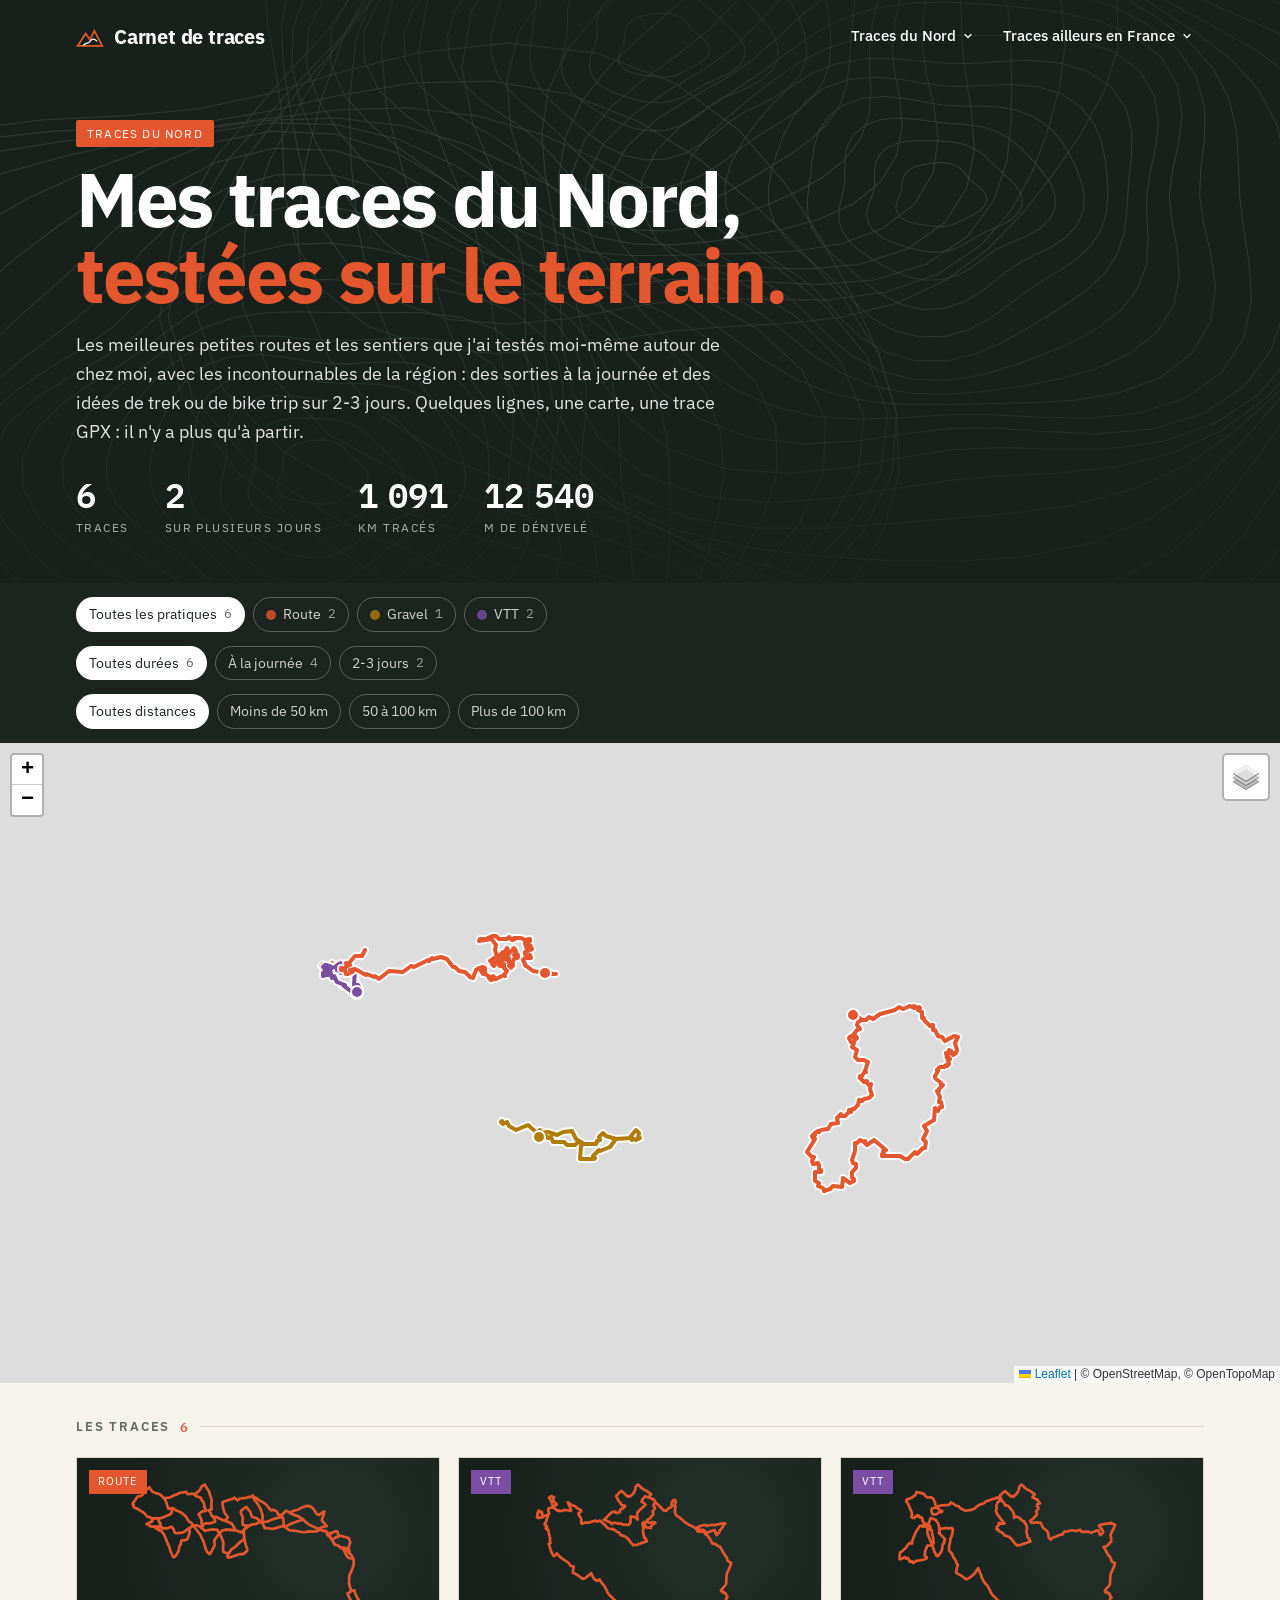
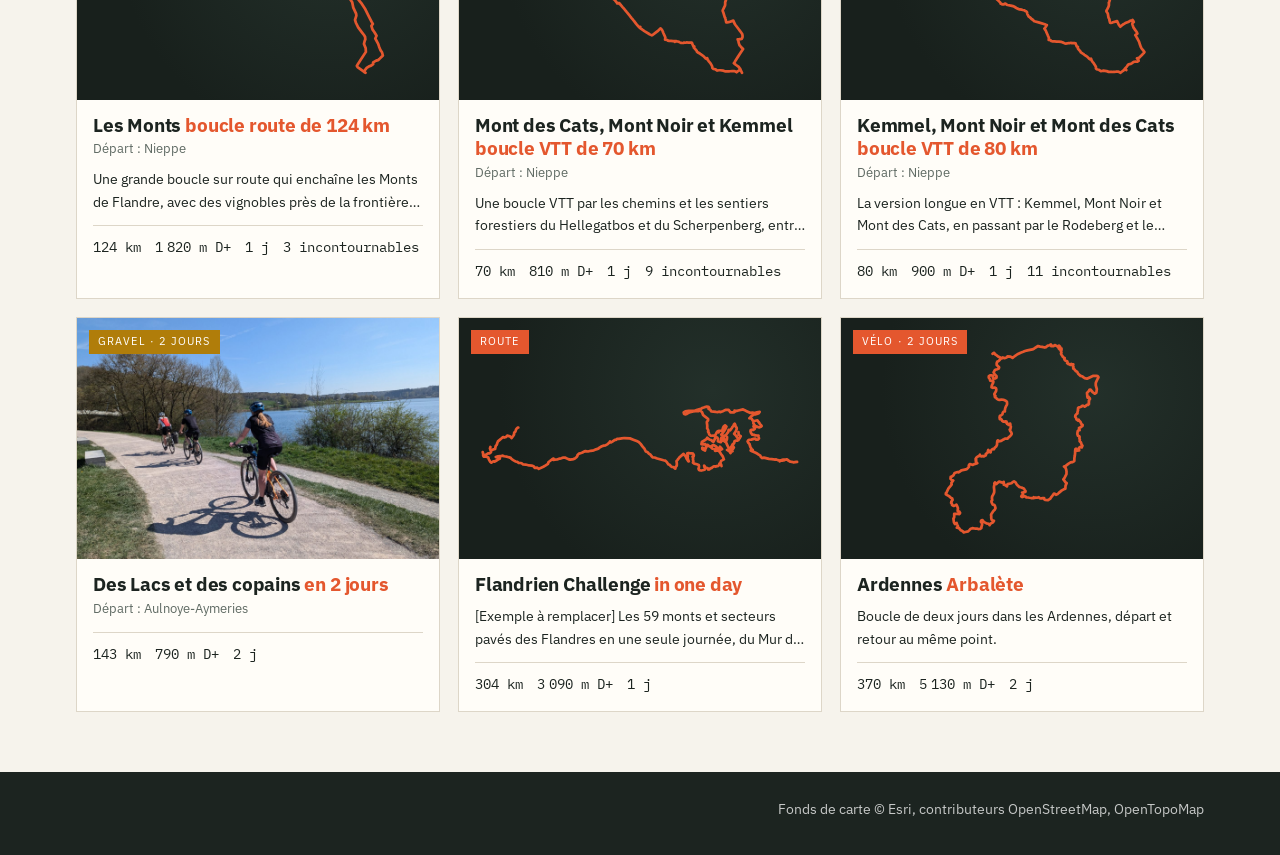
==== commit 2dfca957: "Accueil : organisation de l'ancien accueil (bandeau, carte, rubriques) avec le style éditorial Co-Au" ====
--- a/nord.html
+++ b/nord.html
@@ -19,7 +19,7 @@
 <link href="https://fonts.googleapis.com/css2?family=IBM+Plex+Mono:wght@400;600&family=IBM+Plex+Sans:wght@400;500;600;700&display=swap" rel="stylesheet">
 <link rel="stylesheet" href="assets/leaflet/leaflet.css">
 <!-- VERSION DES FICHIERS : même numéro que dans index.html et parcours.html -->
-<link rel="stylesheet" href="assets/style.css?v=20261021d">
+<link rel="stylesheet" href="assets/style.css?v=20261021e">
 </head>
 <body class="accueil nord">
 
@@ -51,7 +51,7 @@
 </main>
 
 <script src="assets/leaflet/leaflet.js"></script>
-<script src="assets/entete.js?v=20261021d"></script>
-<script src="assets/nord.js?v=20261021d"></script>
+<script src="assets/entete.js?v=20261021e"></script>
+<script src="assets/nord.js?v=20261021e"></script>
 </body>
 </html>
--- a/assets/style.css
+++ b/assets/style.css
@@ -387,10 +387,12 @@
 
 /* =====================================================================
    18. STYLE « ÉDITORIAL » DE L'ACCUEIL (esprit Bikepacking.com et 200)
+   Même organisation que l'ancien accueil (bandeau, grande carte, rubriques),
+   avec une présentation de magazine : fond blanc, filets noirs, titres à
+   empattements (Newsreader), étiquettes en capitales étroites (Barlow
+   Condensed), chiffres en IBM Plex Mono, orange balise en accent.
    Ne s'applique qu'aux pages dont la balise <body> porte la classe
-   "editorial" (pour l'instant : index.html). Fond blanc, filets noirs,
-   titres à empattements (Newsreader), étiquettes en capitales étroites
-   (Barlow Condensed), chiffres en IBM Plex Mono, orange balise en accent.
+   "editorial" (pour l'instant : index.html).
    ===================================================================== */
 .editorial {
   --e-encre: #141414;   /* texte et filets noirs */
@@ -401,12 +403,8 @@
   background: #fff; color: var(--e-encre);
 }
 .editorial a { color: var(--e-encre); text-decoration-color: var(--e-accent); }
-.editorial .serif, .editorial h1, .editorial .porte h2, .editorial .recente h3 { font-family: "Newsreader", Georgia, serif; }
-.editorial .surtitre, .editorial .titre-bloc, .editorial .barre-chiffres span {
-  font-family: "Barlow Condensed", "IBM Plex Sans", sans-serif; text-transform: uppercase; letter-spacing: .13em;
-}
-
-/* --- En-tête : menus à gauche, nom du site au centre, compteur à droite --- */
+
+/* --- En-tête : menus à gauche, nom du site au centre --- */
 .editorial .entete { position: static; background: #fff; border-bottom: 1px solid var(--e-encre); }
 .editorial .entete .contenu { display: grid; grid-template-columns: 1fr auto 1fr; padding-top: 14px; padding-bottom: 14px; flex-wrap: nowrap; }
 .editorial .logo { grid-column: 2; grid-row: 1; color: var(--e-encre); font-family: "Newsreader", Georgia, serif; font-weight: 600; font-size: 30px; }
@@ -414,66 +412,31 @@
 .editorial .menu { grid-column: 1; grid-row: 1; margin-left: -12px; }
 .editorial .onglet { color: var(--e-encre); font: 600 16px "Barlow Condensed", "IBM Plex Sans", sans-serif; text-transform: uppercase; letter-spacing: .08em; }
 .editorial .panneau { left: 0; right: auto; }
-.editorial .compteur-entete { grid-column: 3; grid-row: 1; justify-self: end; font-size: 12px; color: var(--e-gris); }
-
-/* --- À la une --- */
-.une .photo-une { display: block; height: min(62vh, 600px); overflow: hidden; }
-.une .photo-une img { width: 100%; height: 100%; object-fit: cover; }
-.titre-une { display: grid; grid-template-columns: minmax(0, 1fr) auto; gap: 24px 56px; align-items: end; padding-top: 34px; }
-.surtitre { display: block; font-weight: 700; font-size: 15px; color: var(--e-accent); }
-.titre-une h1 { margin: 12px 0 14px; font-weight: 500; font-size: clamp(40px, 6.4vw, 76px); line-height: 1; letter-spacing: -.02em; text-wrap: balance; }
-.titre-une h1 a { text-decoration: none; }
-.titre-une h1 em { color: var(--e-accent); }
-.chapo { margin: 0; font-family: "Newsreader", Georgia, serif; font-size: clamp(19px, 2vw, 22px); line-height: 1.45; color: var(--e-gris2); max-width: 60ch; }
-.editorial .bouton-noir { background: var(--e-encre); color: #fff; text-decoration: none; padding: 14px 22px; font-weight: 600; font-size: 15px; white-space: nowrap; }
-.editorial .bouton-noir:hover { background: var(--e-accent); color: #fff; }
-.barre-chiffres { margin-top: 30px; display: grid; grid-template-columns: repeat(auto-fit, minmax(150px, 1fr)); border-top: 1px solid var(--e-encre); border-bottom: 1px solid var(--e-encre); }
-.barre-chiffres > div { padding: 16px 0 16px 20px; border-left: 1px solid var(--e-filet); min-width: 0; }
-.barre-chiffres > div:first-child { padding-left: 0; border-left: 0; }
-.barre-chiffres span { display: block; font-size: 13px; color: var(--e-gris); }
-.barre-chiffres b { display: block; font-size: 24px; font-weight: 600; overflow-wrap: anywhere; }
-
-/* --- Les deux catégories --- */
-.portes { display: grid; grid-template-columns: repeat(2, minmax(0, 1fr)); gap: 28px; padding-top: 64px; }
-.porte { text-decoration: none; display: flex; flex-direction: column; gap: 14px; }
-.photo-porte { aspect-ratio: 2 / 1; overflow: hidden; background: #efe9dd; }
-.photo-porte img { width: 100%; height: 100%; object-fit: cover; transition: transform .4s; }
-.porte:hover .photo-porte img, .recente:hover .photo-recente img { transform: scale(1.03); }
-.nom-porte { display: flex; align-items: baseline; justify-content: space-between; gap: 8px 16px; flex-wrap: wrap; border-bottom: 1px solid var(--e-encre); padding-bottom: 12px; }
-.porte h2 { margin: 0; font-weight: 500; font-size: clamp(32px, 4vw, 42px); letter-spacing: -.015em; line-height: 1.05; }
-.porte:hover h2 { color: var(--e-accent); }
-.nom-porte .mono { font-size: 13px; color: var(--e-gris); }
-.porte p { margin: 0; color: var(--e-gris2); max-width: 60ch; }
-
-/* --- Citation du carnet --- */
-.citation:empty { display: none; }
-.citation { margin-top: 72px; display: grid; grid-template-columns: 110px minmax(0, 1fr); gap: 20px; }
-.citation > .guillemet, .citation blockquote { border-top: 1px solid var(--e-encre); border-bottom: 1px solid var(--e-encre); padding: 44px 0; }
-.guillemet { font-family: "Newsreader", Georgia, serif; font-size: 130px; line-height: .7; color: var(--e-accent); }
-.citation blockquote { margin: 0; }
-.citation blockquote p { margin: 0 0 14px; font-family: "Newsreader", Georgia, serif; font-style: italic; font-size: clamp(26px, 3.4vw, 38px); line-height: 1.25; letter-spacing: -.01em; max-width: 34ch; }
-.citation .source { font-family: "Barlow Condensed", sans-serif; font-size: 14px; letter-spacing: .14em; text-transform: uppercase; color: var(--e-gris); text-decoration: none; }
-.citation .source:hover { color: var(--e-accent); }
-
-/* --- Dernières traces --- */
-.dernieres { padding-top: 56px; }
-.tete-bloc { display: flex; align-items: baseline; justify-content: space-between; gap: 16px; margin-bottom: 22px; }
-.titre-bloc { margin: 0; font-weight: 700; font-size: 20px; }
-.tete-bloc a { font-size: 14px; font-weight: 600; }
-.grille-dernieres { display: grid; grid-template-columns: repeat(auto-fill, minmax(260px, 1fr)); gap: 28px; }
-.recente { text-decoration: none; display: flex; flex-direction: column; gap: 10px; }
-.photo-recente { aspect-ratio: 3 / 2; overflow: hidden; }
-.photo-recente img { width: 100%; height: 100%; object-fit: cover; transition: transform .4s; }
-.recente .surtitre { font-size: 13px; font-weight: 600; }
-.recente h3 { margin: 0; font-weight: 500; font-size: 26px; line-height: 1.15; }
-.recente h3 em { font-style: normal; }
-.recente:hover h3 { color: var(--e-accent); }
-.chiffres-recente { font-size: 13px; color: var(--e-gris); }
-
-/* --- Grande carte : sur fond blanc, encadrée d'un filet noir --- */
-.editorial .bloc-carte-accueil { background: #fff; padding-top: 56px; scroll-margin-top: 10px; }
-.editorial .bloc-carte-accueil .titre-bloc { margin-bottom: 14px; }
-.editorial #carte-globale { border: 1px solid var(--e-encre); }
+
+/* --- Bandeau d'ouverture : fond blanc, courbes de niveau très claires --- */
+.editorial .hero { background: #fff; color: var(--e-encre); min-height: 0; }
+.editorial .hero::after { display: none; }
+.editorial .hero .fond rect { fill: #fff; }
+.editorial .hero .fond path[stroke="#3b4a42"] { stroke: #ebe6dc; }
+.editorial .hero .fond path[stroke="#e4572e"] { stroke-opacity: .22; }
+.editorial .hero .contenu { padding-top: 72px; padding-bottom: 0; }
+.editorial .etiquettes-lieu span, .editorial .etiquettes-lieu span.cat {
+  background: none; border: 0; padding: 0; color: var(--e-accent);
+  font: 700 15px "Barlow Condensed", "IBM Plex Sans", sans-serif; letter-spacing: .14em;
+}
+.editorial .hero h1 { font-family: "Newsreader", Georgia, serif; font-weight: 500; letter-spacing: -.02em; max-width: 18ch; }
+.editorial .hero h1 em { font-style: italic; color: var(--e-accent); }
+.editorial .hero .chapeau { font-family: "Newsreader", Georgia, serif; font-size: clamp(19px, 2vw, 22px); line-height: 1.45; color: var(--e-gris2); }
+/* Compteurs en barre de chiffres, entre deux filets noirs */
+.editorial .compteurs { display: grid; grid-template-columns: repeat(3, minmax(0, 1fr)); gap: 0; margin-top: 36px; border-top: 1px solid var(--e-encre); border-bottom: 1px solid var(--e-encre); background: #fff; }
+.editorial .compteurs > div { padding: 16px 0 16px 20px; border-left: 1px solid var(--e-filet); }
+.editorial .compteurs > div:first-child { padding-left: 0; border-left: 0; }
+.editorial .compteurs b { font-size: clamp(22px, 3vw, 30px); }
+.editorial .compteurs span { color: var(--e-gris); font-family: "Barlow Condensed", "IBM Plex Sans", sans-serif; font-size: 13px; letter-spacing: .13em; }
+
+/* --- Grande carte : fond blanc, filtres noirs, carte entre deux filets --- */
+.editorial .bloc-carte-accueil { background: #fff; padding-top: 40px; }
+.editorial #carte-globale { border-top: 1px solid var(--e-encre); border-bottom: 1px solid var(--e-encre); }
 .editorial .filtres-accueil .filtre { color: var(--e-encre); border-color: var(--e-encre); border-radius: 0; }
 .editorial .filtres-accueil .filtre[aria-pressed="true"] { background: var(--e-encre); color: #fff; }
 .editorial .filtres-accueil .filtre[aria-pressed="false"] { opacity: .6; }
@@ -484,7 +447,7 @@
 
 /* --- Rubriques : en-têtes de catégorie et vignettes en version magazine --- */
 .editorial .categorie + .categorie { border-top: 0; }
-.editorial .entete-categorie { background: #fff; color: var(--e-encre); padding: 0 0 14px; border-bottom: 3px solid var(--e-encre); margin-top: 80px; }
+.editorial .entete-categorie { background: #fff; color: var(--e-encre); padding: 0 0 14px; border-bottom: 3px solid var(--e-encre); margin-top: 72px; }
 .editorial .entete-categorie .cat { font-family: "Barlow Condensed", sans-serif; font-weight: 700; font-size: 14px; letter-spacing: .14em; color: var(--e-accent); }
 .editorial .entete-categorie h2 { font-family: "Newsreader", Georgia, serif; font-weight: 500; }
 .editorial .entete-categorie p { color: var(--e-gris2); }
@@ -493,8 +456,14 @@
 .editorial .sous-rubrique > h4 { font-family: "Barlow Condensed", sans-serif; font-size: 15px; color: var(--e-gris); }
 .editorial .sous-rubrique > h4::after { background: var(--e-filet); }
 .editorial .sous-rubrique > h4 .mono { color: var(--e-accent); }
+.editorial .bientot { color: var(--e-gris); }
 .editorial .fiche { background: #fff; border: 0; }
+/* Vignette sans photo : la silhouette de la trace sur fond papier clair */
+.editorial .fiche .visuel.sans-photo { background: #f2efe6; }
+.editorial .fiche .visuel.sans-photo .silhouette path { stroke: var(--e-accent); }
 .editorial .fiche:hover { transform: none; box-shadow: none; }
+.editorial .fiche .visuel img { transition: transform .4s; }
+.editorial .fiche:hover .visuel img { transform: scale(1.03); }
 .editorial .fiche:hover h4 { color: var(--e-accent); }
 .editorial .fiche .corps { padding: 12px 0 0; }
 .editorial .fiche h4 { font-family: "Newsreader", Georgia, serif; font-weight: 500; font-size: 23px; }
@@ -511,17 +480,6 @@
   .editorial .entete .contenu { grid-template-columns: 1fr; justify-items: start; gap: 4px; }
   .editorial .logo { grid-column: 1; font-size: 26px; }
   .editorial .menu { grid-column: 1; grid-row: 2; }
-  .editorial .compteur-entete { display: none; }
-  .une .photo-une { height: 46vh; }
-  .titre-une { grid-template-columns: 1fr; padding-top: 24px; }
-  .titre-une .bouton-noir { justify-self: start; }
-  .barre-chiffres { grid-template-columns: repeat(2, minmax(0, 1fr)); }
-  .barre-chiffres > div { padding-left: 14px; border-top: 1px solid var(--e-filet); }
-  .barre-chiffres > div:nth-child(odd) { padding-left: 0; border-left: 0; }
-  .barre-chiffres > div:nth-child(-n+2) { border-top: 0; }
-  .barre-chiffres b { font-size: 20px; }
-  .portes { grid-template-columns: 1fr; padding-top: 44px; }
-  .citation { grid-template-columns: 1fr; gap: 0; margin-top: 52px; }
-  .citation > .guillemet { border-bottom: 0; padding: 30px 0 0; font-size: 90px; }
-  .citation blockquote { border-top: 0; padding-top: 4px; }
-}
+  .editorial .hero .contenu { padding-top: 40px; }
+  .editorial .compteurs > div { padding-left: 12px; }
+}
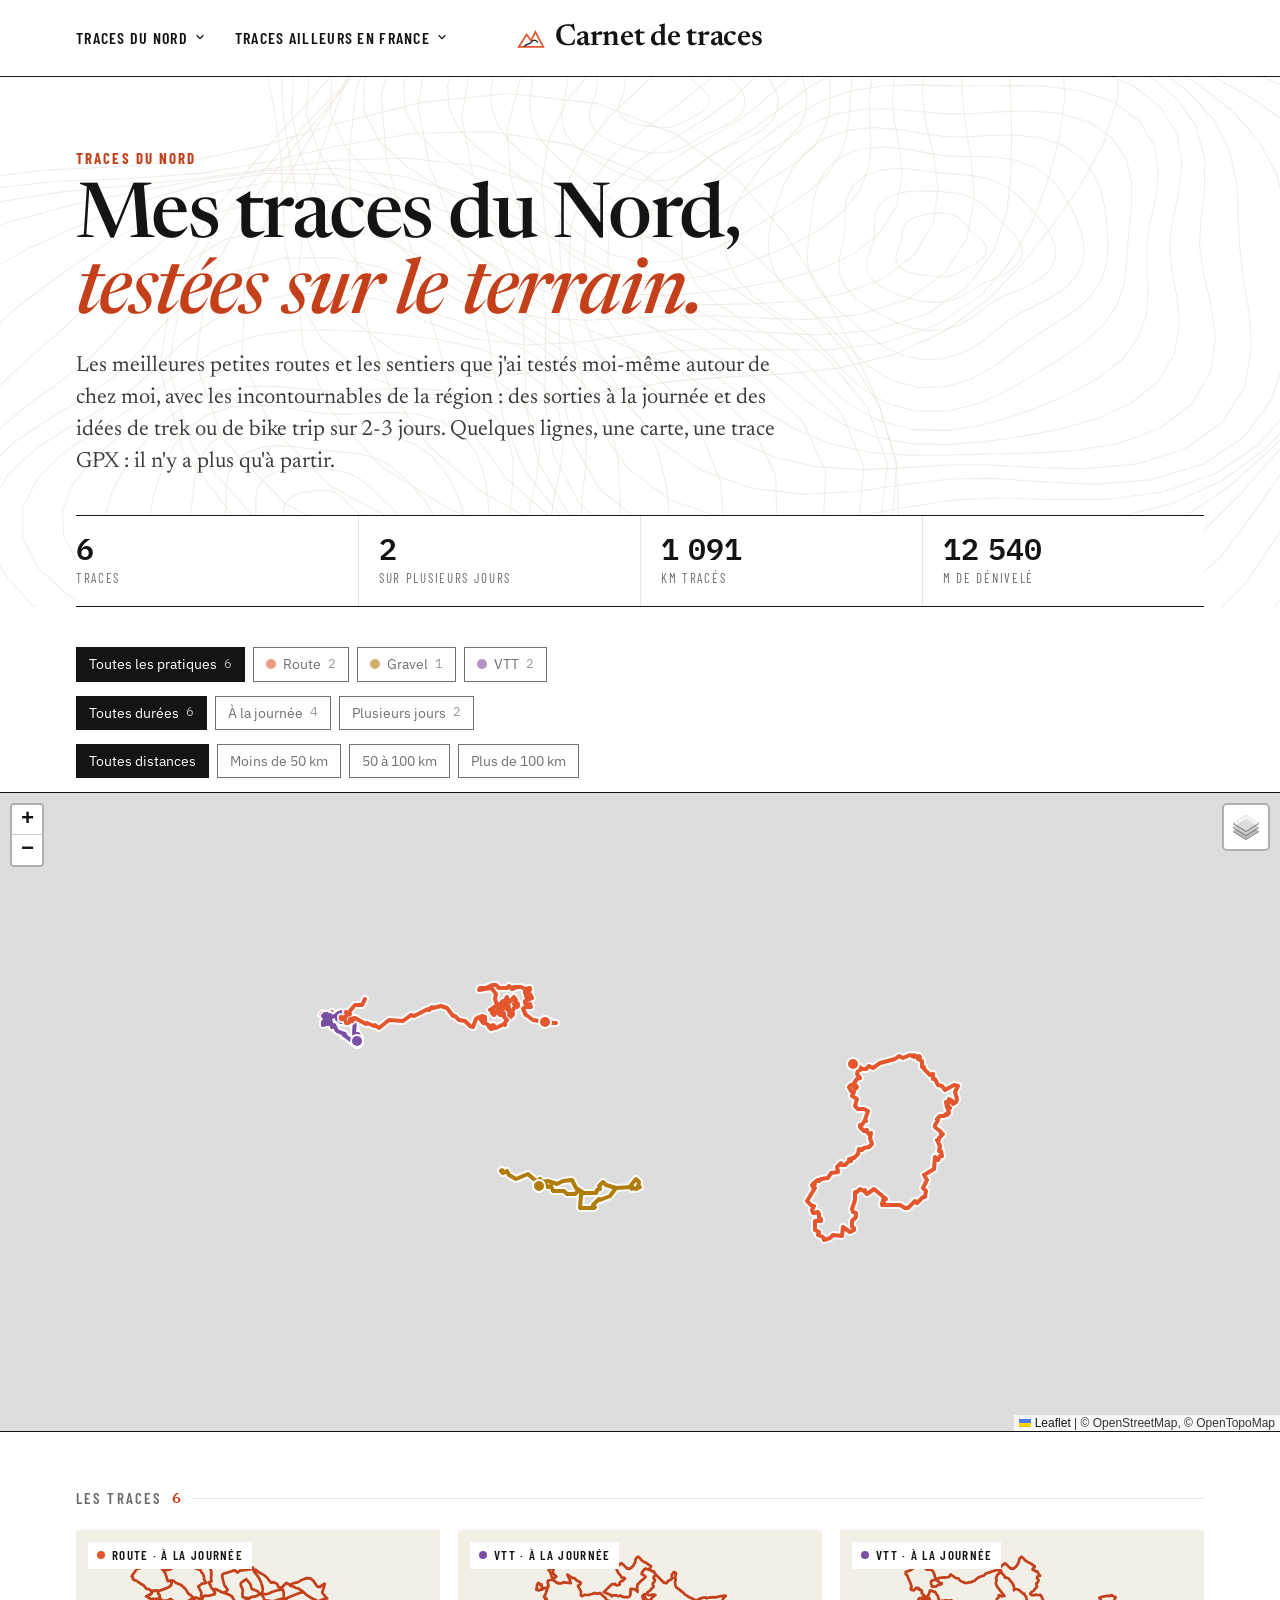
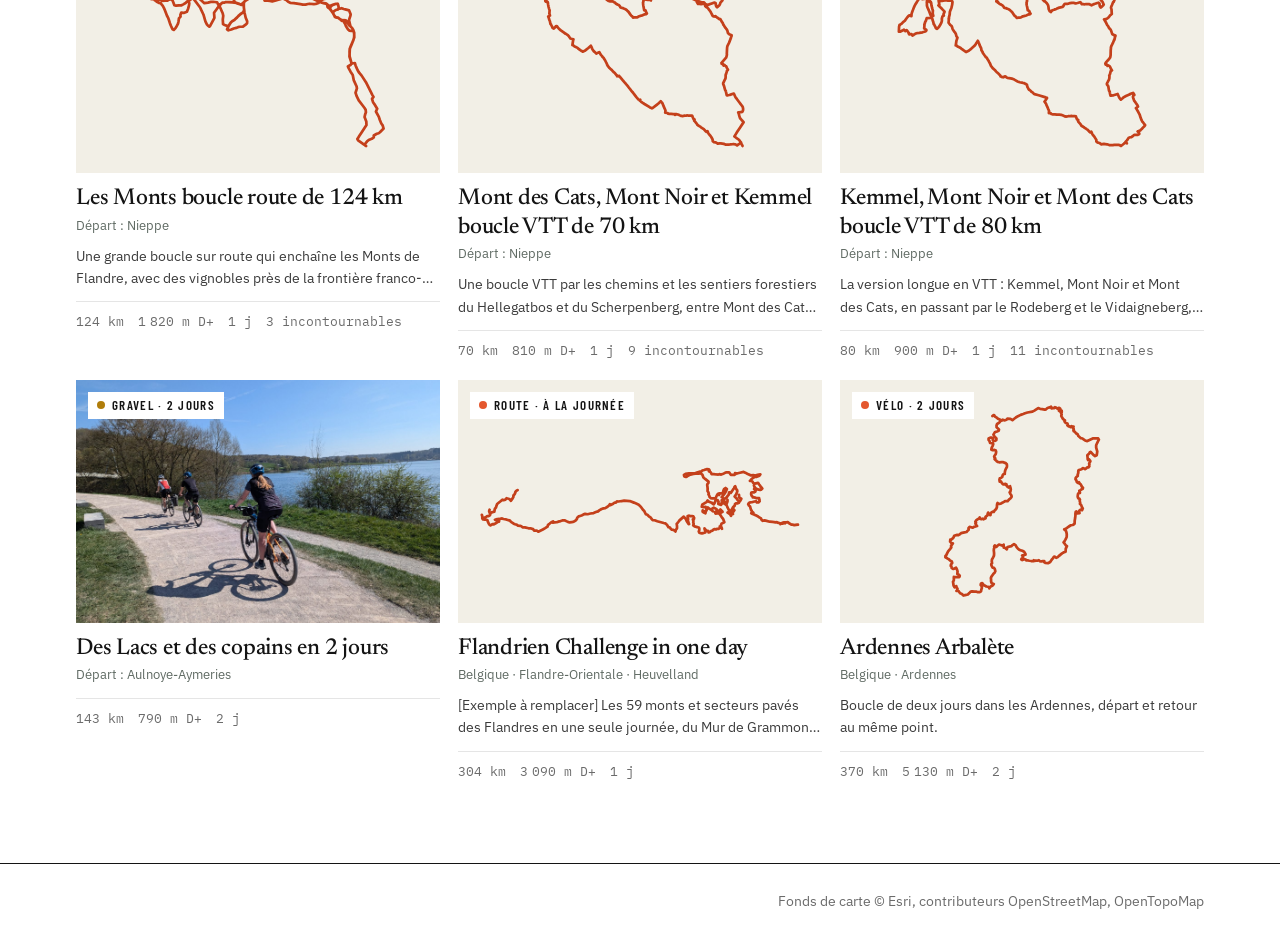
==== commit b430d8d8: "Une page par catégorie (categorie.html?c=nord|france) avec carte et filtres ; accueil sans long défi" ====
--- a/nord.html
+++ b/nord.html
@@ -1,57 +1,18 @@
 <!doctype html>
 <!--
-=======================================================================
- FICHIER : nord.html  =  PAGE « TRACES DU NORD »
- Les boucles locales, à la journée, avec des fiches courtes.
- La liste des traces est dans data/liste-nord.js ; chaque trace a sa
- fiche data/<nom>.js (format "locale") et sa page parcours.html?p=<nom>.
- Le contenu (compteurs, carte, filtres, fiches) est ajouté par assets/nord.js.
- Textes modifiables ici : titre de l'onglet, grand titre, phrase d'accroche.
-=======================================================================
+ FICHIER : nord.html = ancienne adresse de la page « Traces du Nord ».
+ Elle renvoie vers la nouvelle page categorie.html?c=nord (les anciens liens
+ continuent de marcher).
 -->
 <html lang="fr">
 <head>
 <meta charset="utf-8">
-<meta name="viewport" content="width=device-width, initial-scale=1">
 <title>Traces du Nord - Carnet de traces</title>
-<meta name="description" content="Sorties à vélo et à pied dans le Nord, à la journée ou sur 2-3 jours : petites routes et sentiers testés sur le terrain, incontournables de la région et traces GPX à télécharger.">
-<link rel="preconnect" href="https://fonts.googleapis.com">
-<link href="https://fonts.googleapis.com/css2?family=IBM+Plex+Mono:wght@400;600&family=IBM+Plex+Sans:wght@400;500;600;700&display=swap" rel="stylesheet">
-<link rel="stylesheet" href="assets/leaflet/leaflet.css">
-<!-- VERSION DES FICHIERS : même numéro que dans index.html et parcours.html -->
-<link rel="stylesheet" href="assets/style.css?v=20261021e">
+<meta http-equiv="refresh" content="0; url=categorie.html?c=nord">
+<link rel="canonical" href="categorie.html?c=nord">
+<script>location.replace("categorie.html?c=nord" + location.hash);</script>
 </head>
-<body class="accueil nord">
-
-<!-- ===== BANDEAU ===== -->
-<section class="hero hero-accueil hero-nord">
-  <div class="fond" id="fond"></div>
-  <div class="contenu">
-    <div class="etiquettes-lieu"><span class="cat" id="etiquette-section">Traces du Nord</span></div>
-    <!-- Grand titre : la partie entre <em> et </em> s'affiche en orange -->
-    <h1>Mes traces du Nord, <em>testées sur le terrain.</em></h1>
-    <!-- Phrase d'accroche -->
-    <p class="chapeau">Les meilleures petites routes et les sentiers que j'ai testés moi-même autour de chez moi, avec les incontournables de la région : des sorties à la journée et des idées de trek ou de bike trip sur 2-3 jours. Quelques lignes, une carte, une trace GPX : il n'y a plus qu'à partir.</p>
-    <div class="compteurs" id="compteurs"></div>
-  </div>
-</section>
-
-<!-- ===== CARTE DE TOUTES LES TRACES + FILTRES ===== -->
-<section class="bloc-carte-accueil">
-  <div class="contenu filtres-accueil" id="filtres-pratique"></div>   <!-- Toutes / Route / Gravel / VTT / À pied -->
-  <div class="contenu filtres-accueil filtres-distance" id="filtres-duree"></div>      <!-- À la journée / 2-3 jours -->
-  <div class="contenu filtres-accueil filtres-distance" id="filtres-distance"></div>   <!-- distances -->
-  <div id="carte-globale"></div>
-</section>
-
-<!-- ===== FICHES COURTES ===== -->
-<main class="contenu">
-  <div class="sous-rubrique"><h3>Les traces <span class="mono" id="nb-visibles"></span></h3></div>
-  <div class="grille grille-courte" id="fiches"></div>
-</main>
-
-<script src="assets/leaflet/leaflet.js"></script>
-<script src="assets/entete.js?v=20261021e"></script>
-<script src="assets/nord.js?v=20261021e"></script>
+<body>
+<p><a href="categorie.html?c=nord">Traces du Nord</a></p>
 </body>
 </html>
